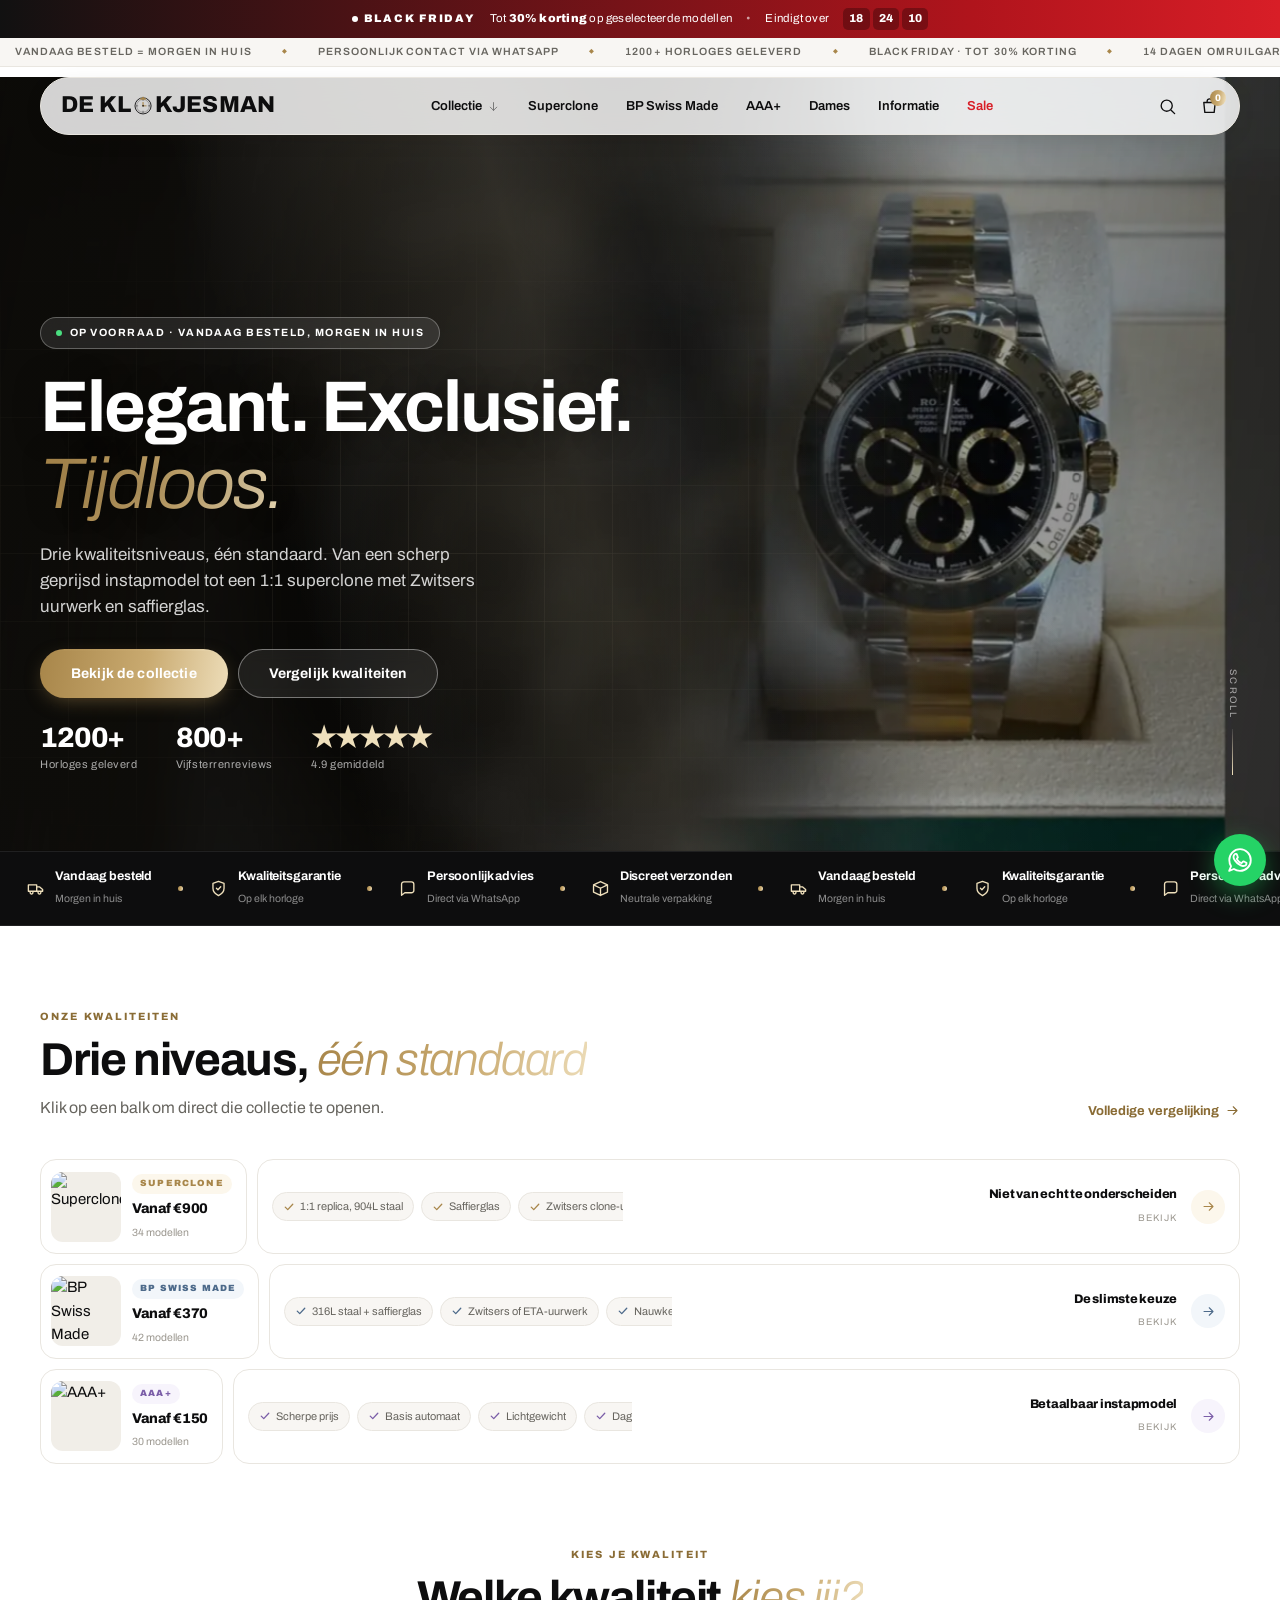
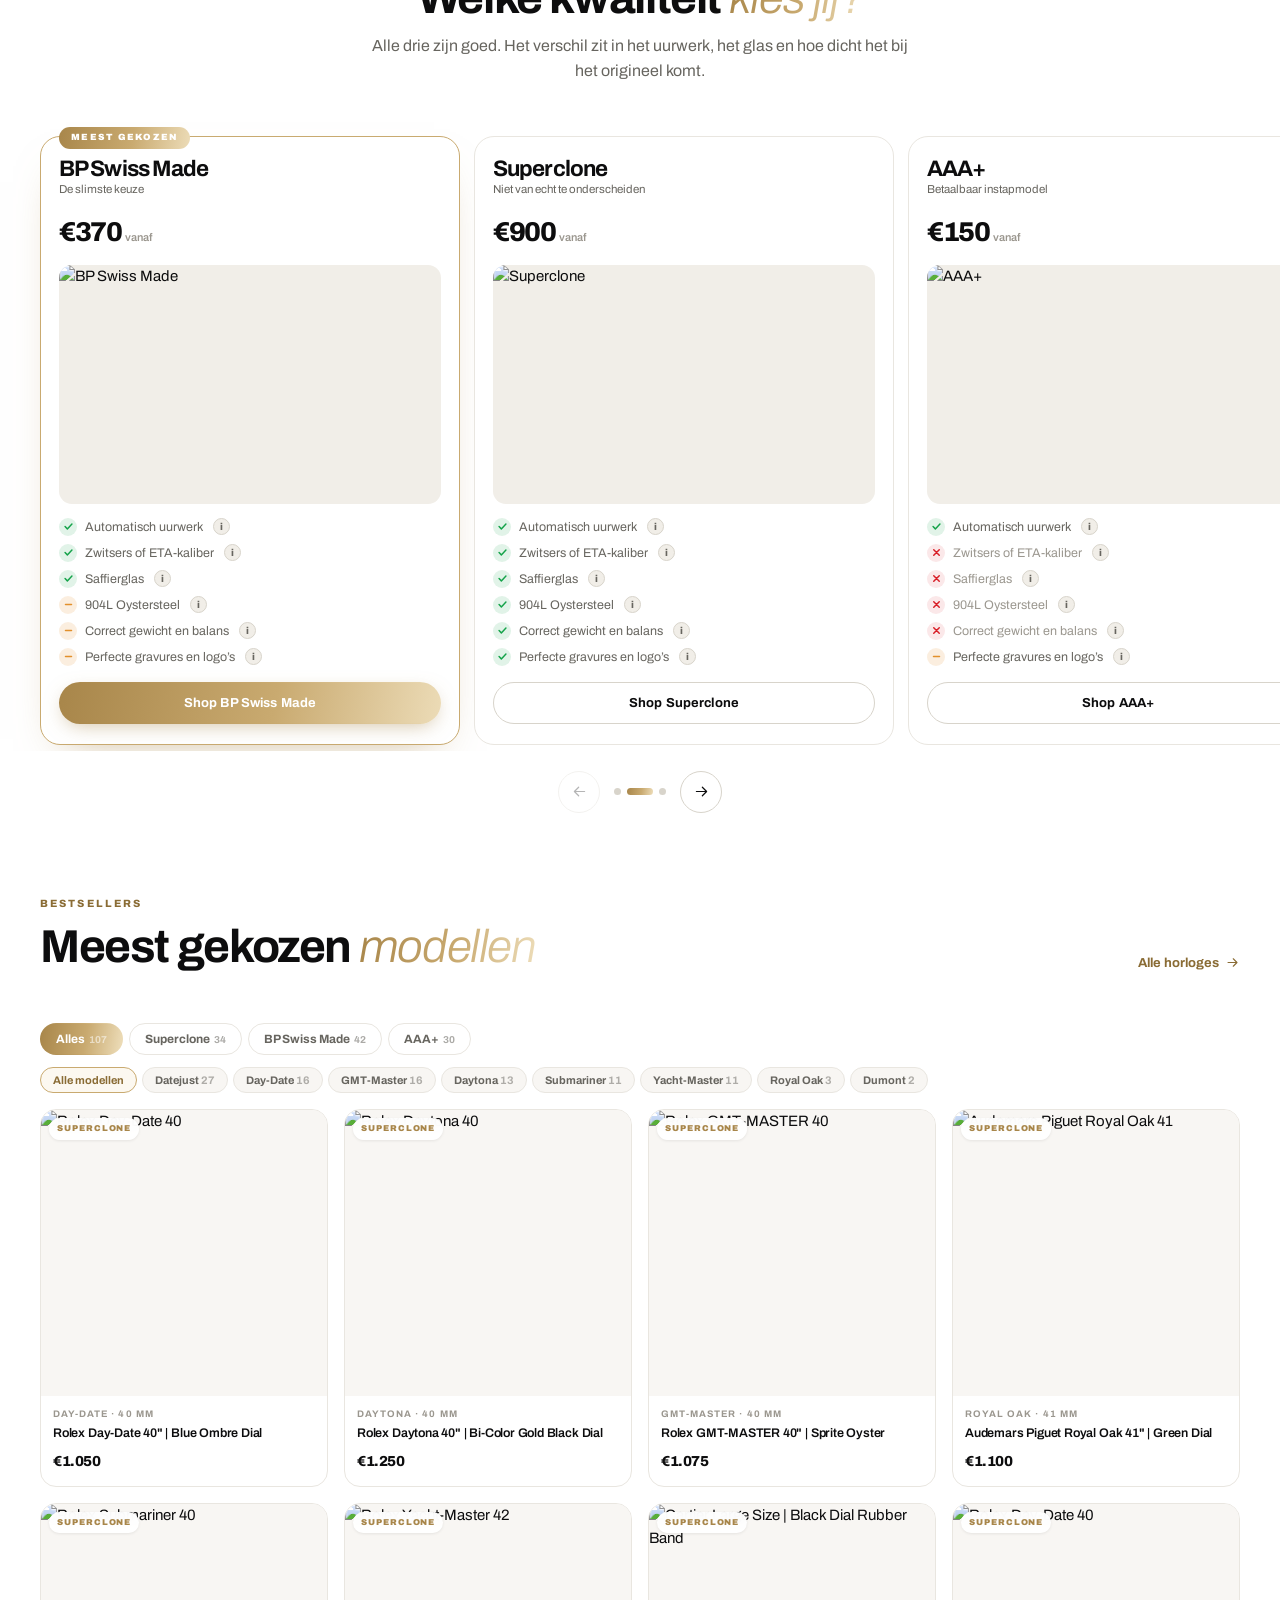
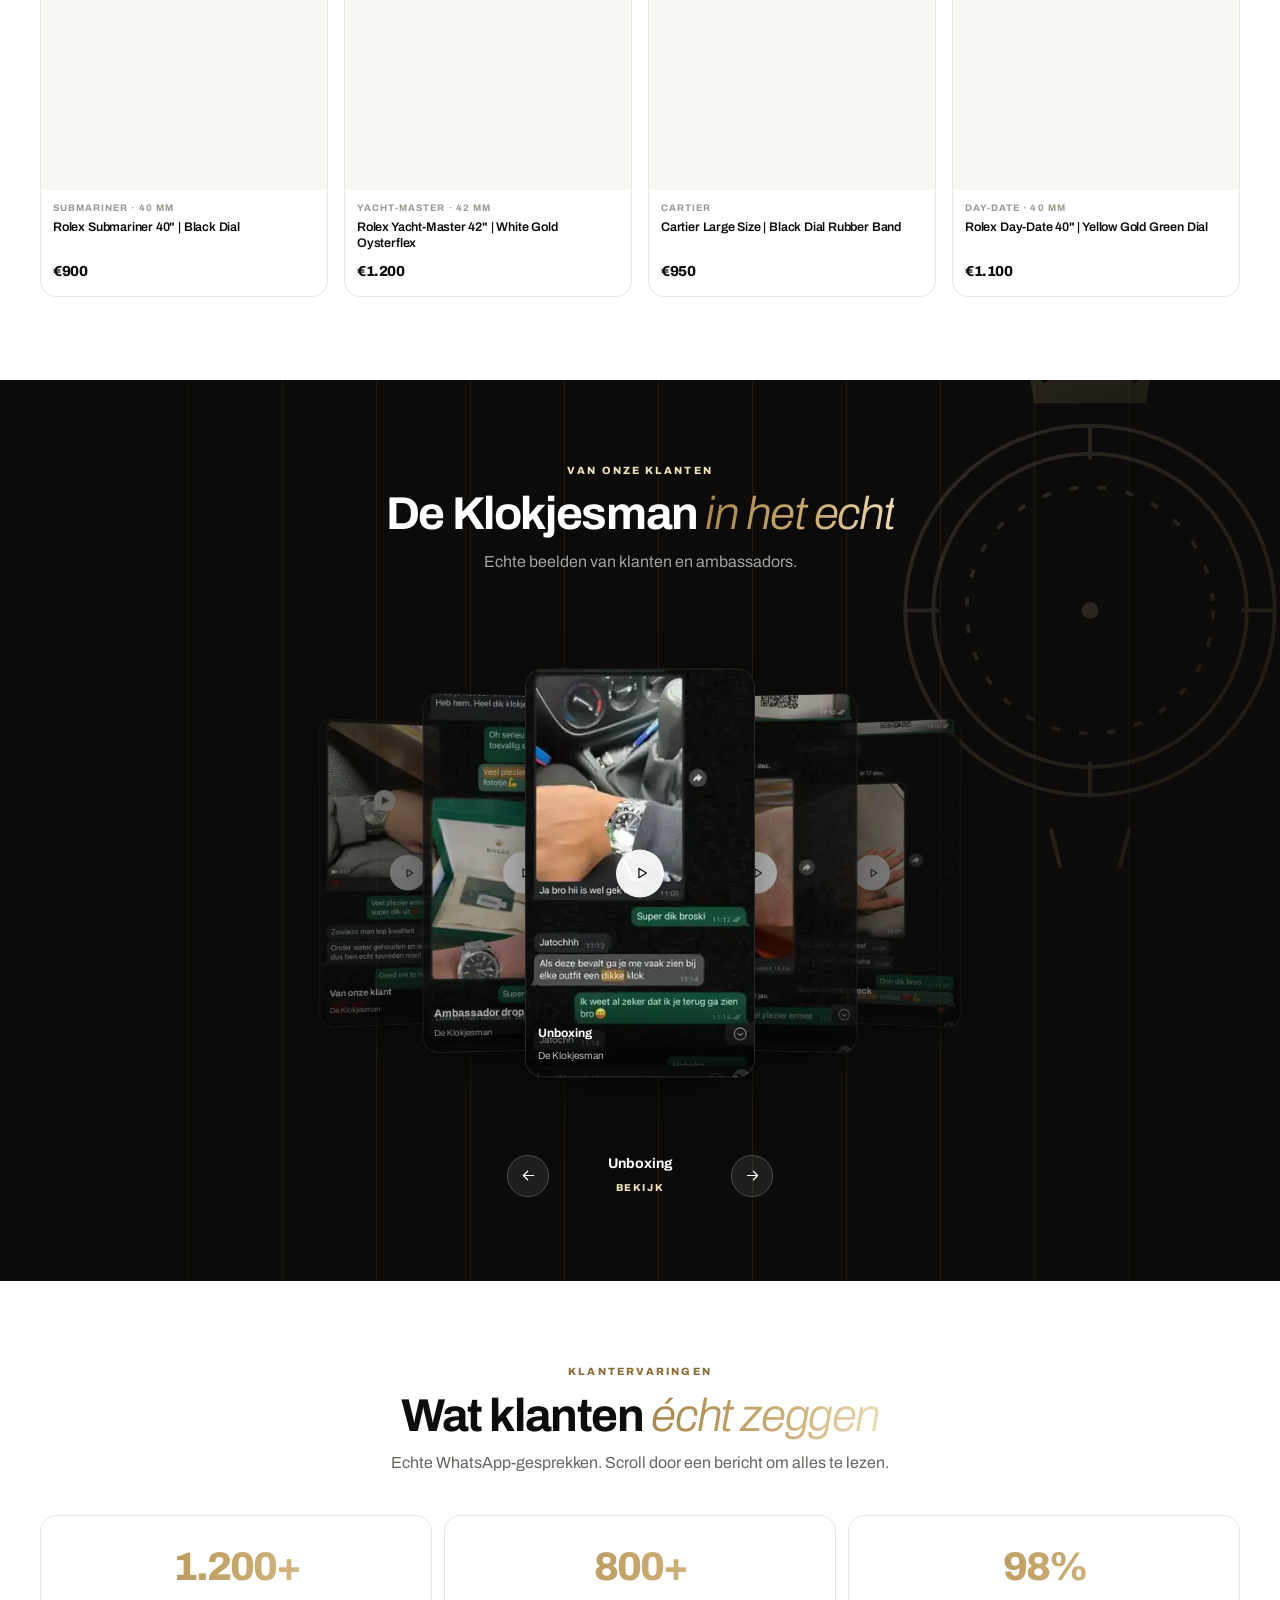
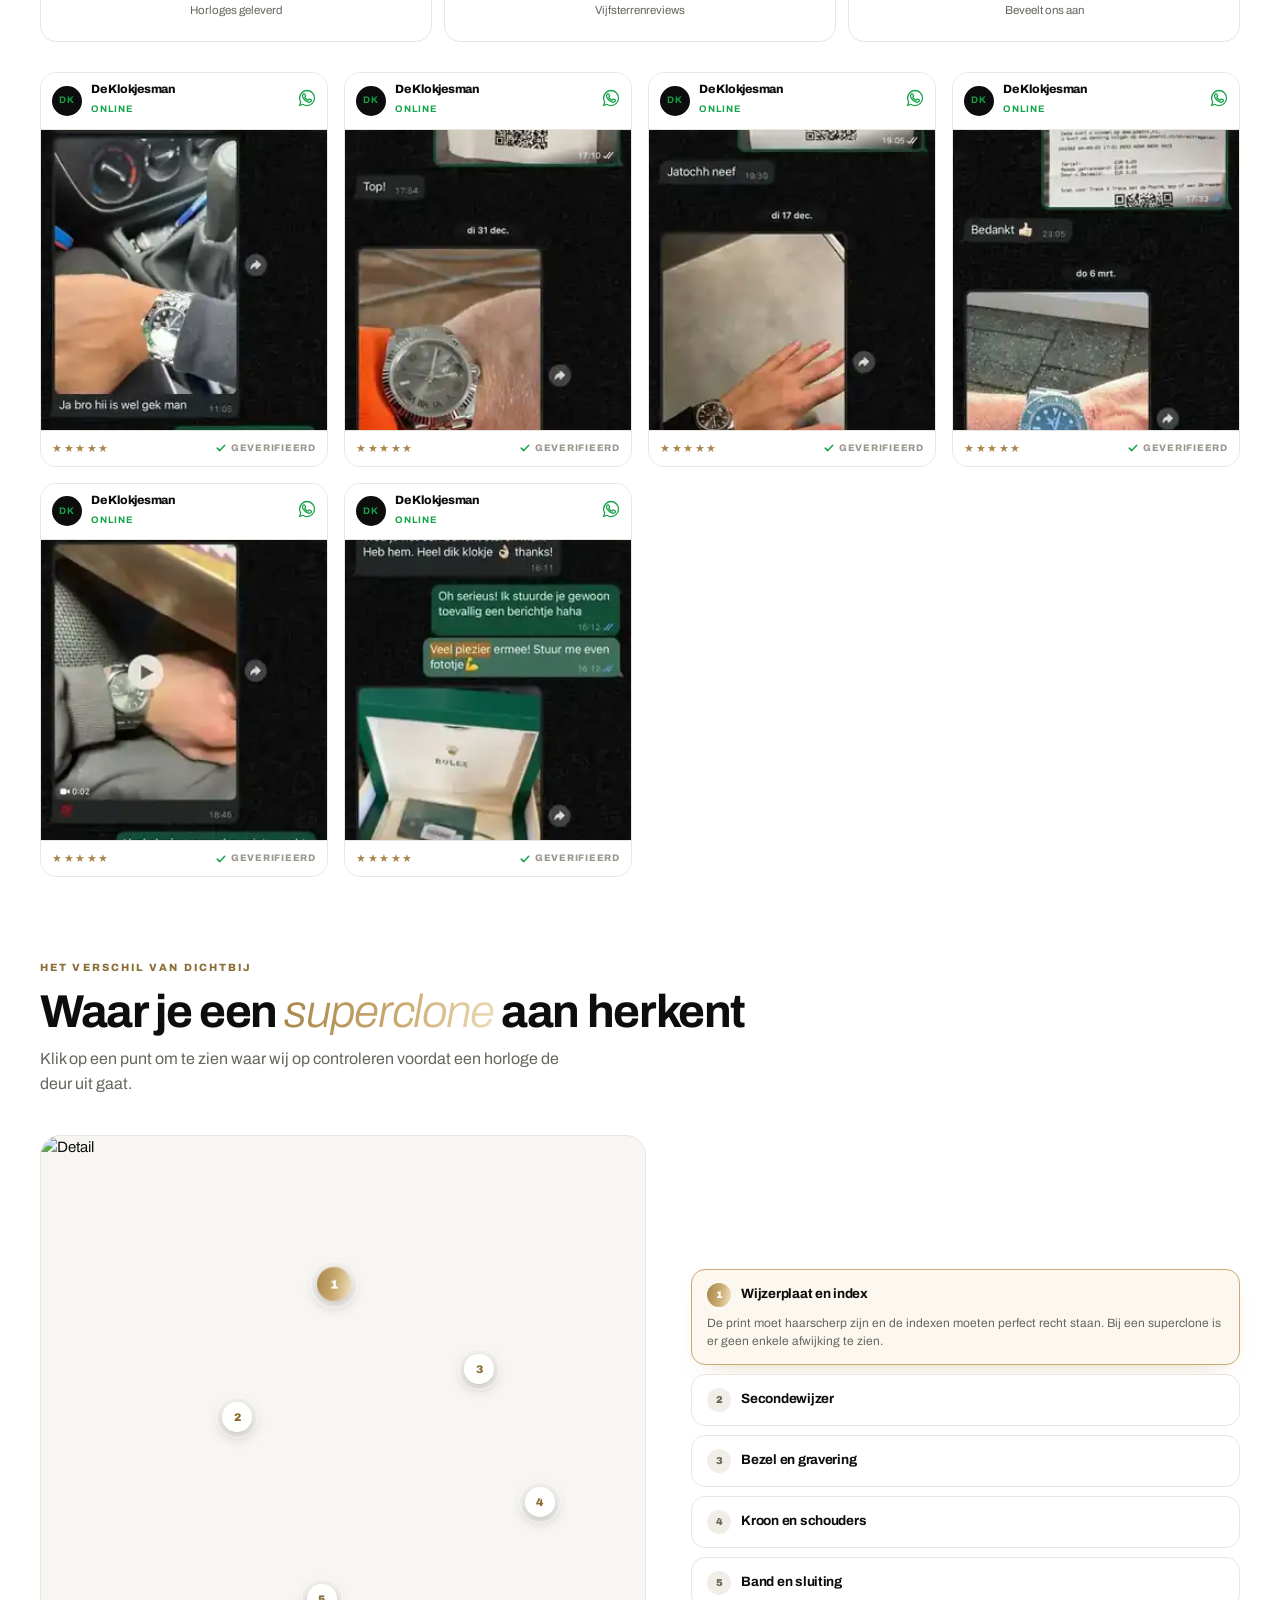
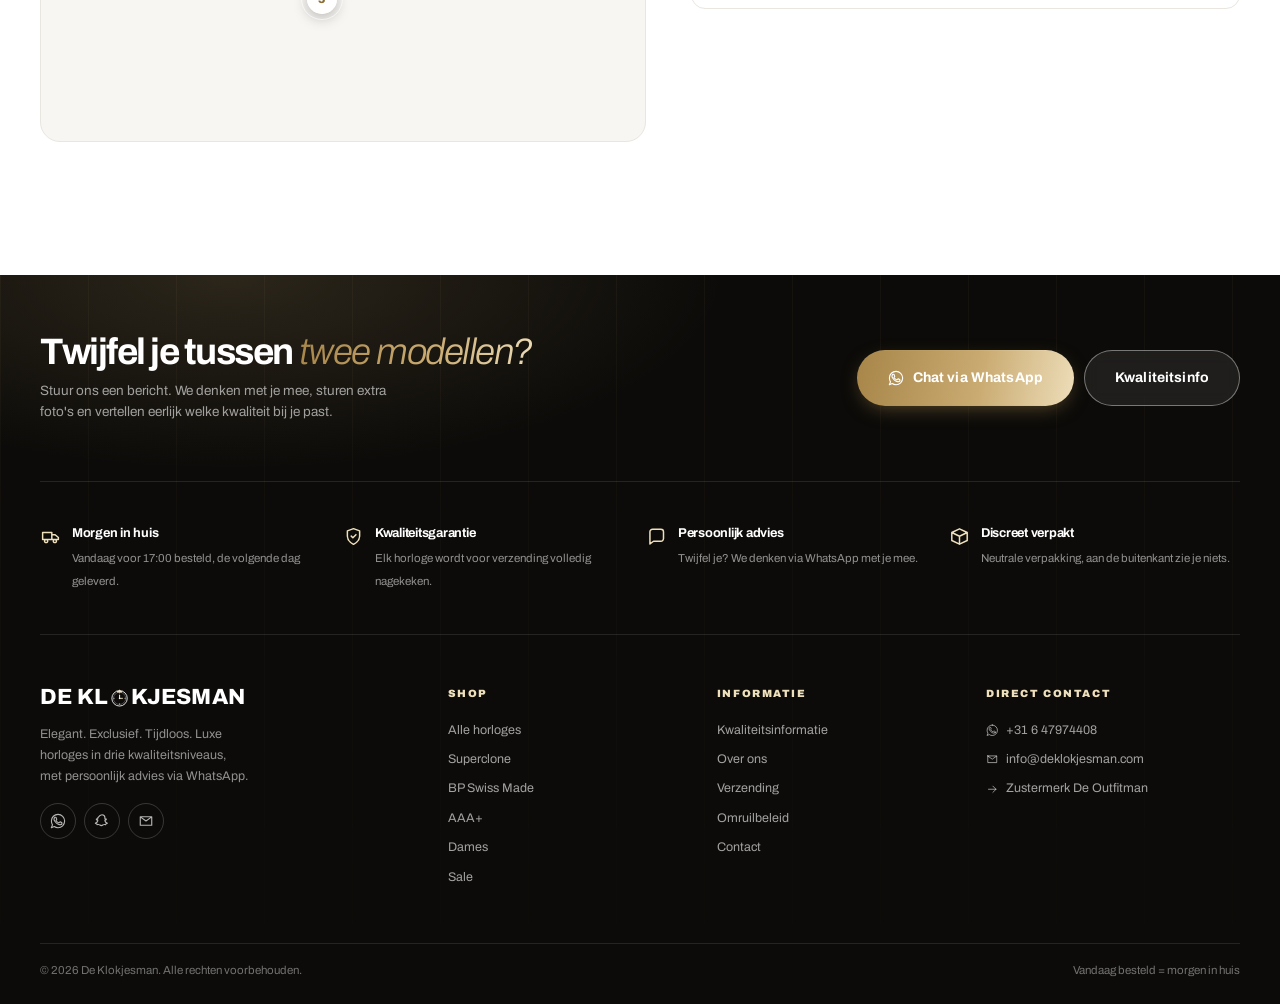
==== preview/index.html @ 23ff6e71 "Statische designpreview voor Vercel Het klikbare prototype als losse statische build, zodat het ontw" ====
<!DOCTYPE html>
<html lang="nl">
<head>
<meta charset="UTF-8">
<meta name="viewport" content="width=device-width, initial-scale=1.0">
<title>De Klokjesman — Elegant. Exclusief. Tijdloos.</title>
<link rel="preconnect" href="https://fonts.googleapis.com">
<link rel="preconnect" href="https://fonts.gstatic.com" crossorigin>
<link href="https://fonts.googleapis.com/css2?family=Archivo:ital,wght@0,300;0,400;0,500;0,600;0,700;0,800;0,900;1,300;1,400;1,500;1,600&display=swap" rel="stylesheet">
<style>:root{--bg:#fff;--ink:#0D0D0E;--ink2:#67655F;--ink3:#9B978F;--line:#E9E6E0;--line2:#D8D4CB;--surf:#F8F6F3;--surf2:#F1EEE8;--ch1:#A8864A;--ch2:#C9AA70;--ch3:#EFE0BC;--ch4:#8A6C35;--chbg:#FCF8F0;--grad:linear-gradient(100deg,#A8864A 0%,#C9AA70 22%,#F2E4C3 42%,#C9AA70 62%,#A8864A 100%);--red:#D81E27;--red2:#B0141C;--redbg:#FFF2F2;--green:#15A34A;--orange:#E2902B;--wa:#25D366;--f:'Archivo',-apple-system,Segoe UI,sans-serif;--e:cubic-bezier(.4,0,.2,1);--es:cubic-bezier(.34,1.3,.64,1);--pad:clamp(14px,3.6vw,40px);--r2:10px;--r3:18px}*,*::before,*::after{margin:0;padding:0;box-sizing:border-box}html{scroll-behavior:smooth;-webkit-text-size-adjust:100%;overflow-x:clip}body{font-family:var(--f);background:var(--bg);color:var(--ink);line-height:1.55;font-size:15px;-webkit-font-smoothing:antialiased;overflow-x:clip;max-width:100vw}a{color:inherit;text-decoration:none}button{font-family:inherit;border:none;background:none;color:inherit;cursor:pointer}img{max-width:100%;display:block}ul{list-style:none}::-webkit-scrollbar{width:9px;height:8px}::-webkit-scrollbar-track{background:var(--surf)}::-webkit-scrollbar-thumb{background:var(--line2);border-radius:9px}::-webkit-scrollbar-thumb:hover{background:var(--ch2)}.wrap{max-width:1340px;margin:0 auto;padding:0 var(--pad)}.em{font-style:italic;font-weight:300}h1,h2,h3,h4{line-height:1.08;letter-spacing:-.03em;font-weight:700}.h-xl{font-size:clamp(2.3rem,5.6vw,4.6rem);font-weight:700}.h-l{font-size:clamp(1.7rem,3.6vw,2.9rem)}.h-m{font-size:clamp(1.15rem,2vw,1.6rem)}.eyebrow{font-size:10.5px;font-weight:800;letter-spacing:.2em;text-transform:uppercase;color:var(--ch4)}.lead{color:var(--ink2);font-size:clamp(13.5px,1.25vw,16px)}.ico{width:1em;height:1em;stroke:currentColor;fill:none;stroke-width:1.7;stroke-linecap:round;stroke-linejoin:round;flex:0 0 auto}.ico.fill{fill:currentColor;stroke:none}.gr{background:var(--grad);background-size:260% 100%;animation:gmove 7s linear infinite}@keyframes gmove{to{background-position:260% 0}}.gr-txt{background:var(--grad);background-size:260% 100%;animation:gmove 7s linear infinite;-webkit-background-clip:text;background-clip:text;-webkit-text-fill-color:transparent;color:transparent}.gr-line{height:2px;background:var(--grad);background-size:260% 100%;animation:gmove 7s linear infinite}.btn{display:inline-flex;align-items:center;justify-content:center;gap:9px;padding:13px 24px;font-size:13px;font-weight:700;border-radius:999px;transition:all .3s var(--e);white-space:nowrap;border:1.5px solid transparent;letter-spacing:.01em}.btn .ico{font-size:16px}.btn-g{color:#fff;background:var(--grad);background-size:260% 100%;animation:gmove 7s linear infinite;box-shadow:0 6px 20px -6px rgba(168,134,74,.55)}.btn-g:hover{transform:translateY(-2px);box-shadow:0 12px 30px -8px rgba(168,134,74,.7)}.btn-d{background:var(--ink);color:#fff}.btn-d:hover{transform:translateY(-2px);box-shadow:0 12px 28px -10px rgba(0,0,0,.5)}.btn-o{border-color:var(--line2);background:#fff;color:var(--ink)}.btn-o:hover{border-color:var(--ink);background:var(--surf)}.btn-gh{border-color:rgba(255,255,255,.4);color:#fff;background:rgba(255,255,255,.08);backdrop-filter:blur(8px)}.btn-gh:hover{background:rgba(255,255,255,.18);border-color:#fff}.btn-full{width:100%}.btn-lg{padding:16px 30px;font-size:14px}.rv{opacity:0;transform:translateY(20px);transition:opacity .7s var(--e),transform .7s var(--e)}.rv.in{opacity:1;transform:none}.brand{display:inline-flex;align-items:center;font-weight:800;letter-spacing:.01em;font-size:var(--bs,21px);line-height:1;white-space:nowrap;color:var(--ink)}.brand .o{width:.96em;height:.96em;margin:0 .03em;position:relative;top:.015em}.brand .o .dial{fill:none;stroke:currentColor;stroke-width:1.6}.brand .o .hand{stroke:var(--ch1);stroke-width:2;stroke-linecap:round;transform-origin:50% 50%}.brand .o .tick{stroke:currentColor;stroke-width:1.5;opacity:.55;stroke-linecap:round}.brand .o .crown{fill:var(--ch1)}.brand.lt{color:#fff}.brand.lt .o .hand{stroke:var(--ch3)}.brand.lt .o .crown{fill:var(--ch3)}.brand .mh{animation:spin 24s linear infinite;transform-origin:50% 50%}.brand .hh{animation:spin 288s linear infinite;transform-origin:50% 50%}@keyframes spin{to{transform:rotate(360deg)}}.bf{background:linear-gradient(90deg,#111 0%,var(--red2) 38%,var(--red) 50%,var(--red2) 62%,#111 100%);background-size:200% 100%;animation:gmove 11s linear infinite;color:#fff;position:relative;z-index:70}.bf-in{display:flex;align-items:center;justify-content:center;gap:14px;padding:8px var(--pad);font-size:11.5px;flex-wrap:wrap;letter-spacing:.02em}.bf-tag{display:inline-flex;align-items:center;gap:6px;font-weight:900;letter-spacing:.16em;text-transform:uppercase;font-size:11px}.bf-tag .dot{width:6px;height:6px;border-radius:50%;background:#fff;animation:bl 1.4s infinite}@keyframes bl{0%,100%{opacity:1;transform:scale(1)}50%{opacity:.35;transform:scale(.7)}}.bf-cd{display:inline-flex;gap:3px;font-variant-numeric:tabular-nums}.bf-cd b{background:rgba(0,0,0,.28);padding:2px 6px;border-radius:5px;font-weight:800;min-width:25px;text-align:center}@media(max-width:700px){.bf-hide{display:none}}.tick{background:var(--surf);border-bottom:1px solid var(--line);overflow:hidden;position:relative;z-index:69}.tick-t{display:flex;width:max-content;animation:tk 32s linear infinite}.tick:hover .tick-t{animation-play-state:paused}.tick-i{display:flex;align-items:center;gap:30px;padding:6px 15px;font-size:10.5px;color:var(--ink2);letter-spacing:.1em;white-space:nowrap;text-transform:uppercase;font-weight:600}.tick-i em{color:var(--ch1);font-size:6px;font-style:normal}@keyframes tk{to{transform:translateX(-50%)}}.hd{position:sticky;top:0;z-index:68;padding:10px var(--pad);transition:padding .35s var(--e)}.hd.sc{padding:7px var(--pad)}.hd-pill{max-width:1340px;margin:0 auto;display:flex;align-items:center;gap:16px;padding:9px 10px 9px 20px;border-radius:999px;background:rgba(255,255,255,.82);backdrop-filter:blur(20px) saturate(1.6);-webkit-backdrop-filter:blur(20px) saturate(1.6);border:1px solid var(--line);box-shadow:0 6px 28px -12px rgba(25,20,10,.22);transition:all .35s var(--e)}.hd.sc .hd-pill{box-shadow:0 10px 34px -12px rgba(25,20,10,.3);background:rgba(255,255,255,.93)}.hd-logo{--bs:23px;flex:0 0 auto}.nav{display:flex;align-items:center;gap:2px;margin:0 auto}.nav>button{font-size:13px;font-weight:600;padding:9px 13px;border-radius:999px;color:var(--ink);display:inline-flex;align-items:center;gap:5px;transition:.25s var(--e);position:relative}.nav>button:hover,.nav>button.open{background:var(--surf2)}.nav>button .ico{font-size:13px;opacity:.5;transition:transform .3s var(--e)}.nav>button.open .ico{transform:rotate(180deg)}.nav>button.red{color:var(--red)}.hd-act{display:flex;align-items:center;gap:4px;flex:0 0 auto}.iconbtn{width:38px;height:38px;border-radius:50%;display:grid;place-items:center;transition:.25s var(--e);position:relative;color:var(--ink)}.iconbtn:hover{background:var(--surf2)}.iconbtn .ico{font-size:19px}.iconbtn b{position:absolute;top:3px;right:3px;min-width:16px;height:16px;border-radius:9px;font-size:9.5px;font-weight:800;display:grid;place-items:center;color:#fff;padding:0 4px;background:var(--grad);background-size:260% 100%;animation:gmove 7s linear infinite;transition:transform .3s var(--es)}.burger{display:none;width:38px;height:38px;border-radius:50%;place-items:center}.burger span{display:block;width:18px;height:1.7px;background:var(--ink);transition:.3s var(--e);position:relative}.burger span::before,.burger span::after{content:'';position:absolute;left:0;width:18px;height:1.7px;background:var(--ink);transition:.3s var(--e)}.burger span::before{top:-6px}.burger span::after{top:6px}.burger.on span{background:transparent}.burger.on span::before{top:0;transform:rotate(45deg)}.burger.on span::after{top:0;transform:rotate(-45deg)}.mega{position:fixed;left:0;right:0;top:0;padding-top:var(--mt,120px);z-index:67;opacity:0;pointer-events:none;transform:translateY(-10px);transition:.35s var(--e)}.mega.on{opacity:1;pointer-events:auto;transform:none}.mega-in{background:#fff;border-bottom:1px solid var(--line);box-shadow:0 24px 50px -24px rgba(20,15,5,.3);padding:26px var(--pad) 30px}.mega-g{max-width:1340px;margin:0 auto;display:grid;grid-template-columns:repeat(5,1fr);gap:14px}.mega-c{border-radius:14px;overflow:hidden;background:var(--surf);border:1px solid var(--line);cursor:pointer;transition:.35s var(--e)}.mega-c:hover{transform:translateY(-3px);border-color:var(--ch2);box-shadow:0 16px 32px -18px rgba(20,15,5,.4)}.mega-c img{width:100%;aspect-ratio:4/3;object-fit:cover;transition:transform .6s var(--e)}.mega-c:hover img{transform:scale(1.06)}.mega-c div{padding:10px 12px 12px}.mega-c b{font-size:13px;display:block;letter-spacing:-.02em}.mega-c span{font-size:11px;color:var(--ink3)}.scrim{position:fixed;inset:0;background:rgba(10,8,4,.3);backdrop-filter:blur(2px);z-index:66;opacity:0;pointer-events:none;transition:.35s var(--e)}.scrim.on{opacity:1;pointer-events:auto}@media(max-width:1080px){.nav{display:none}.burger{display:grid}.mega{display:none}}.mob{position:fixed;inset:0;background:#fff;z-index:69;transform:translateX(100%);visibility:hidden;transition:transform .4s var(--e),visibility .4s;overflow-y:auto;overflow-x:hidden;padding:86px var(--pad) 40px}.mob.on{transform:none;visibility:visible}.mob a{display:flex;align-items:center;justify-content:space-between;font-size:19px;font-weight:700;padding:15px 0;border-bottom:1px solid var(--line);letter-spacing:-.02em}.mob a .ico{font-size:17px;color:var(--ink3)}.mob .red{color:var(--red)}.pg{display:none}.pg.on{display:block;animation:pgi .45s var(--e)}@keyframes pgi{from{opacity:0;transform:translateY(8px)}to{opacity:1;transform:none}}.sec{padding:clamp(48px,6.5vw,100px) 0}.sec-hd{margin-bottom:clamp(22px,3vw,42px)}.sec-hd .eyebrow{display:block;margin-bottom:11px}.sec-hd p{max-width:540px;margin-top:10px}.sec-hd.ctr{text-align:center}.sec-hd.ctr p{margin-inline:auto}.sec-row{display:flex;align-items:flex-end;justify-content:space-between;gap:18px;flex-wrap:wrap}.lnk{font-size:13px;font-weight:700;color:var(--ch4);display:inline-flex;align-items:center;gap:6px;cursor:pointer}.lnk .ico{font-size:15px;transition:transform .3s var(--e)}.lnk:hover .ico{transform:translateX(4px)}.hero{position:relative;min-height:clamp(540px,86vh,860px);display:flex;align-items:flex-end;overflow:hidden;background:#0B0A08;margin-top:calc(-1 * (58px + 10px));padding-top:70px}.hero-bg{position:absolute;inset:0;z-index:0}.hero-bg img{width:100%;height:100%;object-fit:cover;object-position:62% center;animation:kb 30s ease-in-out infinite alternate;will-change:transform}@keyframes kb{0%{transform:scale(1.03) translate(0,0)}100%{transform:scale(1.1) translate(-1.2%,-1.2%)}}.hero-bg::after{content:'';position:absolute;inset:0;background:linear-gradient(100deg,rgba(8,7,5,.94) 0%,rgba(8,7,5,.82) 34%,rgba(8,7,5,.34) 62%,rgba(8,7,5,.5) 100%)}.hero-sweep{position:absolute;inset:-30% -60%;z-index:1;pointer-events:none;background:linear-gradient(74deg,transparent 38%,rgba(242,228,195,.14) 48%,rgba(255,255,255,.05) 52%,transparent 62%);animation:sweep 9s ease-in-out infinite}@keyframes sweep{0%{transform:translateX(-55%) rotate(2deg)}100%{transform:translateX(55%) rotate(2deg)}}.hero-grid{position:absolute;inset:0;z-index:1;pointer-events:none;opacity:.14;background-image:linear-gradient(rgba(242,228,195,.5) 1px,transparent 1px),linear-gradient(90deg,rgba(242,228,195,.5) 1px,transparent 1px);background-size:68px 68px;mask-image:radial-gradient(ellipse 70% 60% at 30% 60%,#000,transparent 75%);-webkit-mask-image:radial-gradient(ellipse 70% 60% at 30% 60%,#000,transparent 75%);animation:gridfloat 18s ease-in-out infinite alternate}@keyframes gridfloat{to{transform:translate(28px,-18px)}}.hero-in{position:relative;z-index:3;width:100%;padding-bottom:clamp(40px,6vw,76px);color:#fff}.hero-badge{display:inline-flex;align-items:center;gap:8px;border:1px solid rgba(255,255,255,.28);background:rgba(255,255,255,.1);backdrop-filter:blur(10px);padding:7px 15px;border-radius:999px;font-size:10.5px;font-weight:700;letter-spacing:.14em;text-transform:uppercase;margin-bottom:20px}.hero-badge i{width:6px;height:6px;border-radius:50%;background:#4ade80;animation:bl 2s infinite}.hero h1{max-width:14ch;margin-bottom:18px;color:#fff;text-shadow:0 2px 30px rgba(0,0,0,.4)}.hero .lead{color:rgba(255,255,255,.82);max-width:46ch;margin-bottom:28px;font-size:clamp(14px,1.4vw,17px)}.hero-cta{display:flex;gap:10px;flex-wrap:wrap;margin-bottom:26px}.hero-stats{display:flex;gap:clamp(18px,3vw,42px);flex-wrap:wrap;align-items:center}.hero-stat b{display:block;font-size:clamp(1.2rem,2.2vw,1.8rem);font-weight:800;letter-spacing:-.04em;line-height:1}.hero-stat span{font-size:11px;color:rgba(255,255,255,.65);letter-spacing:.05em}.hero-stars{color:var(--ch3);font-size:14px;letter-spacing:2px}.hero-scroll{position:absolute;right:var(--pad);bottom:clamp(40px,6vw,76px);z-index:3;display:flex;flex-direction:column;align-items:center;gap:9px;color:rgba(255,255,255,.6)}.hero-scroll span{font-size:9.5px;letter-spacing:.24em;text-transform:uppercase;writing-mode:vertical-rl}.hero-scroll i{width:1px;height:46px;background:linear-gradient(rgba(255,255,255,.1),var(--ch3));position:relative;overflow:hidden}.hero-scroll i::after{content:'';position:absolute;top:-46px;left:0;width:1px;height:46px;background:var(--ch3);animation:sd 1.8s var(--e) infinite}@keyframes sd{to{top:46px}}@media(max-width:760px){.hero-scroll{display:none}.hero{min-height:clamp(480px,78vh,700px)}}.umq{background:var(--ink);color:#fff;overflow:hidden;border-block:1px solid rgba(255,255,255,.08)}.umq-t{display:flex;width:max-content;animation:tk 30s linear infinite}.umq:hover .umq-t{animation-play-state:paused}.umq-s{display:flex;align-items:center}.umq-i{display:flex;align-items:center;gap:10px;padding:15px 26px;white-space:nowrap}.umq-i .ico{font-size:19px;color:var(--ch3)}.umq-i b{font-size:12.5px;font-weight:700;display:block;letter-spacing:-.01em}.umq-i span{font-size:10.5px;color:rgba(255,255,255,.52)}.umq-d{width:5px;height:5px;border-radius:50%;background:var(--grad);background-size:260% 100%;animation:gmove 7s linear infinite;flex:0 0 auto}.qrow{display:flex;align-items:stretch;gap:10px;margin-bottom:10px;cursor:pointer}.qrow:last-child{margin-bottom:0}.qbar{border:1px solid var(--line);border-radius:16px;background:#fff;transition:border-color .35s var(--e),box-shadow .35s var(--e),transform .35s var(--e)}.qrow:hover .qbar{border-color:var(--qc);box-shadow:0 14px 34px -20px var(--qs);transform:translateY(-2px)}.qshort{display:flex;align-items:center;gap:11px;padding:10px 14px 10px 10px;flex:0 0 auto}.qshort img{width:70px;height:70px;border-radius:12px;object-fit:cover;background:var(--surf2);flex:0 0 auto}.qpill{display:inline-block;font-size:9px;font-weight:900;letter-spacing:.13em;text-transform:uppercase;padding:3px 8px;border-radius:30px;background:var(--qbg);color:var(--qc);margin-bottom:4px;white-space:nowrap}.qshort b{display:block;font-size:14px;font-weight:800;letter-spacing:-.03em;white-space:nowrap}.qshort small{font-size:10.5px;color:var(--ink3);white-space:nowrap}.qlong{display:flex;align-items:center;gap:14px;padding:10px 14px;flex:1;min-width:0}.qfeat{display:flex;gap:7px;flex:1;min-width:0;overflow:hidden}.qfeat div{display:flex;align-items:center;gap:5px;font-size:11px;color:var(--ink2);background:var(--surf);border:1px solid var(--line);border-radius:999px;padding:5px 10px;white-space:nowrap}.qfeat .ico{font-size:12px;color:var(--qc);stroke-width:2.6}.qmeta{text-align:right;flex:1 1 auto;min-width:0;overflow:hidden}.qmeta b{display:block;font-size:12.5px;font-weight:800;letter-spacing:-.02em;white-space:nowrap}.qmeta span{font-size:9.5px;color:var(--ink3);letter-spacing:.1em;text-transform:uppercase}.qgo{width:34px;height:34px;border-radius:50%;background:var(--qbg);display:grid;place-items:center;flex:0 0 auto;transition:.3s var(--e)}.qgo .ico{font-size:15px;color:var(--qc);transition:transform .3s var(--e)}.qrow:hover .qgo{background:var(--qc)}.qrow:hover .qgo .ico{color:#fff;transform:translateX(3px)}@media(max-width:1100px){.qfeat div:nth-child(n+3){display:none}}@media(max-width:860px){.qfeat{display:none}}@media(max-width:560px){.qshort{padding:8px 10px 8px 8px;gap:9px}.qshort img{width:62px;height:62px}.qshort b{font-size:13px}.qlong{padding:8px 11px;gap:9px}.qmeta b{font-size:11px;white-space:normal;line-height:1.25;display:-webkit-box;-webkit-line-clamp:2;-webkit-box-orient:vertical;overflow:hidden}.qmeta span{display:none}.qgo{width:30px;height:30px}}.car-wrap{position:relative}.car{display:flex;gap:14px;overflow-x:auto;scroll-snap-type:x mandatory;scrollbar-width:none;padding:14px var(--pad) 6px;margin-inline:calc(-1 * var(--pad))}.car::-webkit-scrollbar{display:none}.car>*{scroll-snap-align:center;flex:0 0 clamp(290px,38%,420px)}.car-nav{display:flex;align-items:center;justify-content:center;gap:14px;margin-top:20px}.cbtn{width:42px;height:42px;border-radius:50%;border:1.5px solid var(--line2);background:#fff;display:grid;place-items:center;transition:.3s var(--e);color:var(--ink)}.cbtn:hover{background:var(--ink);border-color:var(--ink);color:#fff}.cbtn:disabled{opacity:.3;cursor:default}.cbtn:disabled:hover{background:#fff;color:var(--ink);border-color:var(--line2)}.cbtn .ico{font-size:17px}.cdots{display:flex;gap:6px;align-items:center}.cdots i{width:7px;height:7px;border-radius:50%;background:var(--line2);transition:.3s var(--e);cursor:pointer}.cdots i.on{width:26px;border-radius:9px;background:var(--grad);background-size:260% 100%;animation:gmove 7s linear infinite}.qc{background:#fff;border:1px solid var(--line);border-radius:20px;padding:20px 18px;position:relative;display:flex;flex-direction:column;transition:border-color .3s var(--e),box-shadow .3s var(--e)}.qc.feat{border-color:var(--ch2);box-shadow:0 20px 44px -26px rgba(168,134,74,.6)}.qc-rib{position:absolute;top:-10px;left:18px;color:#fff;font-size:9px;font-weight:900;letter-spacing:.14em;text-transform:uppercase;padding:4px 12px;border-radius:999px}.qc h3{font-size:1.4rem;letter-spacing:-.04em}.qc .sub{font-size:11.5px;color:var(--ink2);margin-bottom:12px}.qc-pr{font-size:1.7rem;font-weight:800;letter-spacing:-.05em;margin-bottom:12px}.qc-pr small{font-size:11px;font-weight:600;color:var(--ink3);letter-spacing:0;margin-left:3px}.qc img.ph{width:100%;aspect-ratio:16/10;object-fit:cover;border-radius:13px;background:var(--surf2);margin-bottom:14px}.qc-l{display:flex;flex-direction:column;gap:8px;margin-bottom:16px;flex:1}.qc-li{display:flex;align-items:center;gap:8px;font-size:12.5px;color:var(--ink2);line-height:1.3}.qc-li.off{color:var(--ink3)}.mk{width:18px;height:18px;border-radius:50%;display:grid;place-items:center;flex:0 0 auto}.mk .ico{font-size:11px;stroke-width:3.2}.mk.y{background:rgba(21,163,74,.13);color:var(--green)}.mk.p{background:rgba(226,144,43,.15);color:var(--orange)}.mk.n{background:rgba(216,30,39,.1);color:var(--red)}.inf{width:17px;height:17px;border-radius:50%;background:var(--surf2);border:1px solid var(--line2);color:var(--ink2);font-size:10px;font-weight:800;display:grid;place-items:center;cursor:pointer;flex:0 0 auto;position:relative;transition:.25s var(--e);margin-left:2px}.inf:hover{background:var(--ch1);border-color:var(--ch1);color:#fff}.inf .tip{position:absolute;bottom:138%;left:50%;transform:translate(-50%,6px);width:min(230px,60vw);background:var(--ink);color:#fff;font-size:11px;font-weight:400;line-height:1.5;padding:10px 12px;border-radius:10px;opacity:0;pointer-events:none;transition:.25s var(--e);z-index:20;text-align:left;box-shadow:0 14px 30px -12px rgba(0,0,0,.6)}.inf .tip::after{content:'';position:absolute;top:100%;left:50%;transform:translateX(-50%);border:5px solid transparent;border-top-color:var(--ink)}.inf:hover .tip,.inf.on .tip{opacity:1;transform:translate(-50%,0)}.grid{display:grid;grid-template-columns:repeat(4,1fr);gap:clamp(9px,1.3vw,16px)}.grid.c3{grid-template-columns:repeat(3,1fr)}@media(max-width:1100px){.grid{grid-template-columns:repeat(3,1fr)}}@media(max-width:760px){.grid,.grid.c3{grid-template-columns:repeat(2,1fr)}}.pc{background:#fff;border:1px solid var(--line);border-radius:16px;overflow:hidden;cursor:pointer;display:flex;flex-direction:column;transition:border-color .35s var(--e),box-shadow .35s var(--e),transform .35s var(--e)}.pc:hover{border-color:var(--ch2);box-shadow:0 18px 40px -26px rgba(25,18,6,.42);transform:translateY(-3px)}.pc-img{position:relative;aspect-ratio:1/1;overflow:hidden;background:var(--surf)}.pc-img img{width:100%;height:100%;object-fit:cover;transition:transform .7s var(--e)}.pc:hover .pc-img img{transform:scale(1.06)}.pc-tags{position:absolute;top:8px;left:8px;display:flex;flex-direction:column;gap:4px;z-index:2;align-items:flex-start}.tg{font-size:8.5px;font-weight:900;letter-spacing:.11em;text-transform:uppercase;padding:4px 8px;border-radius:999px;background:rgba(255,255,255,.95);backdrop-filter:blur(6px);box-shadow:0 1px 3px rgba(0,0,0,.08)}.tg.sale{background:var(--red);color:#fff}.pc-b{padding:11px 12px 13px;display:flex;flex-direction:column;gap:3px;flex:1}.pc-m{font-size:9.5px;letter-spacing:.11em;text-transform:uppercase;color:var(--ink3);font-weight:700}.pc-n{font-size:12.5px;font-weight:600;line-height:1.3;letter-spacing:-.015em;display:-webkit-box;-webkit-line-clamp:2;-webkit-box-orient:vertical;overflow:hidden}.pc-p{margin-top:auto;padding-top:6px;font-size:14.5px;font-weight:800;letter-spacing:-.03em}.pc-p s{font-size:11px;font-weight:500;color:var(--ink3);margin-right:5px}.fbar{position:sticky;top:64px;z-index:40;background:rgba(255,255,255,.95);backdrop-filter:blur(16px);border-bottom:1px solid var(--line)}.fchips{display:flex;gap:6px;overflow-x:auto;padding:12px 0;scrollbar-width:none}.fchips::-webkit-scrollbar{display:none}.ch{padding:8px 15px;font-size:12px;font-weight:700;border:1.5px solid var(--line);border-radius:999px;white-space:nowrap;transition:.25s var(--e);background:#fff;color:var(--ink2);flex:0 0 auto}.ch:hover{border-color:var(--ink);color:var(--ink)}.ch.on{color:#fff;border-color:transparent;background:var(--grad);background-size:260% 100%;animation:gmove 7s linear infinite}.ch b{opacity:.55;font-weight:700;margin-left:4px;font-size:10px}.fsmall{display:flex;gap:5px;overflow-x:auto;padding-bottom:12px;scrollbar-width:none}.fsmall::-webkit-scrollbar{display:none}.chs{padding:6px 12px;font-size:11px;font-weight:700;border:1px solid var(--line);border-radius:999px;background:var(--surf);color:var(--ink2);white-space:nowrap;transition:.25s var(--e);flex:0 0 auto}.chs:hover{border-color:var(--ch2);color:var(--ch4)}.chs.on{background:var(--chbg);border-color:var(--ch2);color:var(--ch4)}.tools{display:flex;align-items:center;justify-content:space-between;gap:12px;padding:0 0 12px;flex-wrap:wrap}.tools-l{display:flex;align-items:center;gap:10px;flex-wrap:wrap}.cnt{font-size:12px;color:var(--ink2)}.cnt b{color:var(--ink);font-weight:800}.sel{border:1.5px solid var(--line);border-radius:999px;padding:8px 14px;font-size:12px;font-family:inherit;background:#fff;color:var(--ink);cursor:pointer;font-weight:600}.fbtn{display:inline-flex;align-items:center;gap:7px;border:1.5px solid var(--line);border-radius:999px;padding:8px 14px;font-size:12px;font-weight:700;background:#fff;transition:.25s var(--e)}.fbtn:hover{border-color:var(--ink)}.fbtn .ico{font-size:14px}.fbtn b{color:#fff;border-radius:999px;font-size:10px;padding:1px 6px;background:var(--grad);background-size:260% 100%;animation:gmove 7s linear infinite}.drawer{max-height:0;overflow:hidden;transition:max-height .45s var(--e)}.drawer.on{max-height:560px}.drawer-in{display:grid;grid-template-columns:repeat(3,1fr);gap:20px;padding:6px 0 22px}.fgrp h5{font-size:10px;font-weight:900;letter-spacing:.15em;text-transform:uppercase;color:var(--ink3);margin-bottom:10px}.fopts{display:flex;flex-wrap:wrap;gap:5px}.rng input{width:100%;accent-color:var(--ch1)}.rng-v{font-size:12px;font-weight:700}@media(max-width:820px){.drawer-in{grid-template-columns:1fr}}.qcards{display:grid;grid-template-columns:repeat(3,1fr);gap:clamp(8px,1.2vw,16px)}.qcard{position:relative;border-radius:16px;overflow:hidden;background:#fff;border:1px solid var(--line);cursor:pointer;transition:.4s var(--e);display:flex;flex-direction:column}.qcard:hover{transform:translateY(-3px);box-shadow:0 20px 44px -26px rgba(25,18,6,.4);border-color:var(--qc)}.qcard img{width:100%;aspect-ratio:16/10;object-fit:cover;background:var(--surf);transition:transform .7s var(--e)}.qcard:hover img{transform:scale(1.05)}.qcard-b{padding:12px 14px 14px;display:flex;flex-direction:column;gap:3px;flex:1}.qcard-b h4{font-size:clamp(13px,1.35vw,17px);letter-spacing:-.03em}.qcard-b p{font-size:clamp(10px,1vw,11.5px);color:var(--ink2);line-height:1.35}.qcard-b .row{display:flex;align-items:center;justify-content:space-between;gap:6px;margin-top:auto;padding-top:8px}.qcard-b .row b{font-size:clamp(11.5px,1.15vw,14px);font-weight:800;white-space:nowrap}.qcard-b .row span{font-size:10.5px;font-weight:800;color:var(--qc);white-space:nowrap}@media(max-width:560px){.qcard-b{padding:9px 10px 11px}.qcard img{aspect-ratio:4/3}}.cban{border-radius:18px;overflow:hidden;margin-bottom:20px;position:relative;display:grid;grid-template-columns:.85fr 1.15fr;background:var(--ink);color:#fff;min-height:170px}.cban-img{position:relative;overflow:hidden}.cban-img img{width:100%;height:100%;object-fit:cover}.cban-img::after{content:'';position:absolute;inset:0;background:linear-gradient(90deg,transparent 35%,rgba(13,13,14,.97))}.cban-b{padding:clamp(16px,2.4vw,30px);display:flex;flex-direction:column;justify-content:center;gap:12px;position:relative;z-index:2}.cban-b .eyebrow{color:var(--ch3)}.cban-b h4{font-size:clamp(1rem,1.9vw,1.5rem);letter-spacing:-.035em;max-width:22ch}.cban-u{display:grid;grid-template-columns:repeat(2,1fr);gap:8px 16px}.cban-u div{display:flex;align-items:center;gap:8px;font-size:11.5px;color:rgba(255,255,255,.84)}.cban-u .ico{font-size:15px;color:var(--ch3)}.cban-glow{position:absolute;inset:0;z-index:1;pointer-events:none;background:radial-gradient(420px 180px at 72% 40%,rgba(201,170,112,.22),transparent 70%)}@media(max-width:720px){.cban{grid-template-columns:1fr}.cban-img{height:110px}.cban-img::after{background:linear-gradient(180deg,transparent 25%,rgba(13,13,14,.97))}.cban-u{grid-template-columns:1fr}}.ugc{position:relative;background:#0C0B09;color:#fff;overflow:hidden}.ugc .lead{color:rgba(255,255,255,.62)}.ugc .eyebrow{color:var(--ch3)}.ugc-lines{position:absolute;inset:0;opacity:.2;pointer-events:none;background-image:linear-gradient(90deg,rgba(201,170,112,.45) 1px,transparent 1px);background-size:94px 100%;mask-image:linear-gradient(90deg,transparent,#000 25%,#000 75%,transparent);-webkit-mask-image:linear-gradient(90deg,transparent,#000 25%,#000 75%,transparent);animation:lineflow 14s linear infinite}@keyframes lineflow{to{background-position:94px 0}}.ugc-orb{position:absolute;right:-7%;top:-8%;width:min(560px,62vw);opacity:.13;pointer-events:none;animation:orbf 16s ease-in-out infinite alternate}@keyframes orbf{to{transform:translateY(26px) rotate(6deg)}}.ugc-stage{position:relative;height:clamp(380px,46vw,520px);perspective:1500px;margin-top:22px;z-index:2}.ugc-card{position:absolute;top:50%;left:50%;width:clamp(164px,18.5vw,230px);aspect-ratio:9/16;border-radius:18px;overflow:hidden;background:#17150F;cursor:pointer;box-shadow:0 26px 54px -22px rgba(0,0,0,.75);border:1px solid rgba(255,255,255,.08);transition:transform .65s var(--e),opacity .65s var(--e),filter .65s var(--e)}.ugc-card img{width:100%;height:100%;object-fit:cover}.ugc-card .ply{position:absolute;inset:0;display:grid;place-items:center}.ugc-card .ply i{width:48px;height:48px;border-radius:50%;background:rgba(255,255,255,.93);display:grid;place-items:center;transition:transform .3s var(--es);color:var(--ink)}.ugc-card:hover .ply i{transform:scale(1.12)}.ugc-card .ply .ico{font-size:17px;margin-left:2px}.ugc-card .cap{position:absolute;left:0;right:0;bottom:0;padding:26px 12px 11px;background:linear-gradient(transparent,rgba(0,0,0,.88))}.ugc-card .cap b{font-size:12px;font-weight:700;display:block}.ugc-card .cap span{font-size:10px;opacity:.72}.ugc-nav{display:flex;align-items:center;justify-content:center;gap:16px;margin-top:20px;position:relative;z-index:2}.ugc-nav .cbtn{background:rgba(255,255,255,.08);border-color:rgba(255,255,255,.2);color:#fff}.ugc-nav .cbtn:hover{background:#fff;color:var(--ink);border-color:#fff}.ugc-meta{text-align:center;min-width:150px}.ugc-meta b{display:block;font-size:14px;font-weight:700}.ugc-meta span{font-size:10px;letter-spacing:.16em;text-transform:uppercase;color:var(--ch3);font-weight:800}.rv-stats{display:grid;grid-template-columns:repeat(3,1fr);gap:12px;margin-bottom:30px}.rv-s{background:#fff;border:1px solid var(--line);border-radius:16px;padding:20px;text-align:center}.rv-s b{display:block;font-size:clamp(1.7rem,3.2vw,2.5rem);font-weight:800;letter-spacing:-.05em}.rv-s span{font-size:11.5px;color:var(--ink2)}@media(max-width:680px){.rv-stats{grid-template-columns:1fr}}.rvgrid{display:grid;grid-template-columns:repeat(4,1fr);gap:clamp(9px,1.3vw,16px)}@media(max-width:1000px){.rvgrid{grid-template-columns:repeat(3,1fr)}}@media(max-width:760px){.rvgrid{grid-template-columns:repeat(2,1fr)}}.rvc{border:1px solid var(--line);border-radius:16px;overflow:hidden;background:#fff;display:flex;flex-direction:column;transition:.35s var(--e)}.rvc:hover{border-color:var(--ch2);box-shadow:0 16px 36px -24px rgba(25,18,6,.4);transform:translateY(-2px)}.rvc-h{display:flex;align-items:center;gap:9px;padding:9px 11px;border-bottom:1px solid var(--line);background:#fff}.rvc-av{width:30px;height:30px;border-radius:50%;background:var(--ink);color:#fff;display:grid;place-items:center;font-size:10px;font-weight:900;letter-spacing:.02em;flex:0 0 auto}.rvc-h b{font-size:12px;font-weight:800;display:block;letter-spacing:-.02em;line-height:1.2}.rvc-h span{font-size:9.5px;color:var(--green);font-weight:700;letter-spacing:.08em;text-transform:uppercase}.rvc-wa{margin-left:auto;color:var(--wa)}.rvc-wa .ico{font-size:18px}.rvc-s{height:clamp(230px,30vw,300px);overflow-y:auto;overflow-x:hidden;background:#0B141A;scrollbar-width:thin;scrollbar-color:var(--line2) transparent}.rvc-s::-webkit-scrollbar{width:4px}.rvc-s::-webkit-scrollbar-thumb{background:rgba(255,255,255,.22);border-radius:4px}.rvc-s img{width:100%;display:block}.rvc-f{display:flex;align-items:center;justify-content:space-between;gap:8px;padding:9px 11px;border-top:1px solid var(--line);background:#fff}.rvc-f .st{color:var(--ch1);font-size:11px;letter-spacing:1.5px}.rvc-f .vf{display:inline-flex;align-items:center;gap:4px;font-size:9.5px;font-weight:800;letter-spacing:.08em;text-transform:uppercase;color:var(--ink3)}.rvc-f .vf .ico{font-size:12px;color:var(--green);stroke-width:3}.ana{display:grid;grid-template-columns:1.05fr .95fr;gap:clamp(20px,3.5vw,52px);align-items:center}@media(max-width:900px){.ana{grid-template-columns:1fr}}.ana-img{position:relative;border-radius:20px;overflow:hidden;background:var(--surf);border:1px solid var(--line)}.ana-img>img{width:100%;aspect-ratio:1/1;object-fit:cover}.hot{position:absolute;width:30px;height:30px;border-radius:50%;display:grid;place-items:center;background:rgba(255,255,255,.92);backdrop-filter:blur(6px);box-shadow:0 4px 14px rgba(0,0,0,.25);cursor:pointer;font-size:11px;font-weight:900;color:var(--ch4);transition:.3s var(--es)}.hot::after{content:'';position:absolute;inset:-6px;border-radius:50%;border:1.5px solid rgba(255,255,255,.6);animation:pulse 2.4s var(--e) infinite}@keyframes pulse{0%{transform:scale(.85);opacity:.9}100%{transform:scale(1.4);opacity:0}}.hot:hover,.hot.on{transform:scale(1.14);color:#fff;background:var(--grad);background-size:260% 100%;animation:gmove 7s linear infinite}.ana-l{display:flex;flex-direction:column;gap:9px}.ana-i{border:1px solid var(--line);border-radius:14px;padding:13px 15px;cursor:pointer;transition:.3s var(--e);background:#fff}.ana-i:hover{border-color:var(--ch2)}.ana-i.on{border-color:var(--ch2);background:var(--chbg);box-shadow:0 10px 26px -18px rgba(168,134,74,.7)}.ana-i .t{display:flex;align-items:center;gap:10px}.ana-i .n{width:24px;height:24px;border-radius:50%;background:var(--surf2);display:grid;place-items:center;font-size:10px;font-weight:900;color:var(--ink2);flex:0 0 auto;transition:.3s var(--e)}.ana-i.on .n{color:#fff;background:var(--grad);background-size:260% 100%;animation:gmove 7s linear infinite}.ana-i b{font-size:13.5px;font-weight:700;letter-spacing:-.02em}.ana-i p{font-size:12px;color:var(--ink2);line-height:1.55;max-height:0;overflow:hidden;transition:max-height .4s var(--e),margin .4s var(--e)}.ana-i.on p{max-height:120px;margin-top:7px}.crumb{font-size:11.5px;color:var(--ink3);padding:18px 0;display:flex;gap:7px;flex-wrap:wrap;align-items:center}.crumb a{color:var(--ch4);cursor:pointer;font-weight:600}.pd{display:grid;grid-template-columns:1.08fr .92fr;gap:clamp(20px,3.6vw,52px);align-items:start;padding-bottom:36px}@media(max-width:900px){.pd{grid-template-columns:1fr}}.gal-main{border-radius:20px;overflow:hidden;background:var(--surf);border:1px solid var(--line);position:relative}.gal-main img{width:100%;aspect-ratio:1/1;object-fit:cover}.gal-badge{position:absolute;top:12px;left:12px;font-size:9px;font-weight:900;letter-spacing:.14em;text-transform:uppercase;padding:5px 12px;border-radius:999px;color:#fff;z-index:2}.gal-th{display:flex;gap:8px;margin-top:9px}.gal-th div{width:66px;aspect-ratio:1;border-radius:12px;overflow:hidden;border:1.5px solid var(--line);cursor:pointer;background:var(--surf);transition:.25s var(--e)}.gal-th div.on,.gal-th div:hover{border-color:var(--ch2)}.gal-th img{width:100%;height:100%;object-fit:cover}.pd-tier{display:inline-flex;align-items:center;gap:7px;font-size:9.5px;font-weight:900;letter-spacing:.14em;text-transform:uppercase;padding:5px 12px;border-radius:999px;margin-bottom:12px}.pd-tier .ico{font-size:13px}.pd h1{font-size:clamp(1.35rem,2.5vw,2rem);letter-spacing:-.04em;margin-bottom:9px}.pd-claim{font-size:13px;color:var(--ink2);margin-bottom:14px;line-height:1.6}.pd-rate{display:flex;align-items:center;gap:8px;font-size:12px;color:var(--ink2);margin-bottom:14px}.pd-rate .st{color:var(--ch1);letter-spacing:1.5px;font-size:12px}.pd-pr{display:flex;align-items:baseline;gap:9px;margin-bottom:18px}.pd-pr b{font-size:clamp(1.5rem,2.6vw,2rem);font-weight:800;letter-spacing:-.05em}.pd-pr s{font-size:14px;color:var(--ink3)}.pd-pr .off{font-size:10px;font-weight:900;letter-spacing:.1em;text-transform:uppercase;background:var(--red);color:#fff;padding:3px 9px;border-radius:999px}.ups{border:1px solid var(--line);border-radius:16px;overflow:hidden;margin-bottom:16px}.ups-h{display:flex;align-items:center;justify-content:space-between;gap:8px;padding:11px 14px;background:var(--surf);border-bottom:1px solid var(--line)}.ups-h b{font-size:10.5px;font-weight:900;letter-spacing:.14em;text-transform:uppercase;display:flex;align-items:center;gap:7px}.ups-h b .ico{font-size:14px;color:var(--ch4)}.ups-h span{font-size:10.5px;color:var(--ch4);font-weight:800}.uopt{display:flex;align-items:center;gap:11px;padding:11px 14px;border-bottom:1px solid var(--line);cursor:pointer;transition:background .25s var(--e);position:relative}.uopt:last-child{border-bottom:none}.uopt:hover{background:var(--chbg)}.uopt.on{background:var(--chbg)}.uopt.on::before{content:'';position:absolute;left:0;top:0;bottom:0;width:3px;background:var(--grad);background-size:100% 260%;animation:gmove 7s linear infinite}.urad{width:18px;height:18px;border-radius:50%;border:1.6px solid var(--line2);flex:0 0 auto;display:grid;place-items:center;transition:.25s var(--e);background:#fff}.uopt.on .urad{border-color:var(--ch1);background:var(--ch1)}.urad i{width:6px;height:6px;border-radius:50%;background:#fff;opacity:0;transition:.2s}.uopt.on .urad i{opacity:1}.uimg{width:46px;height:46px;border-radius:10px;object-fit:cover;background:var(--surf2);flex:0 0 auto;cursor:zoom-in}.utxt{flex:1;min-width:0}.utxt b{display:block;font-size:12.8px;font-weight:700;letter-spacing:-.02em}.utxt span{font-size:11px;color:var(--ink2)}.ulook{display:inline-flex;align-items:center;gap:4px;font-size:10px;font-weight:800;color:var(--ch4);margin-top:3px;opacity:0;max-height:0;overflow:hidden;transition:.3s var(--e)}.uopt.on .ulook,.uopt:hover .ulook{opacity:1;max-height:20px}.ulook .ico{font-size:12px}.uprice{font-size:13px;font-weight:800;white-space:nowrap}.uprice.free{color:var(--green)}.pd-acts{display:flex;flex-direction:column;gap:9px;margin-bottom:16px}.pd-usp{display:grid;grid-template-columns:repeat(2,1fr);gap:10px;padding:14px;background:var(--surf);border-radius:14px;margin-bottom:18px;border:1px solid var(--line)}.pd-usp div{display:flex;align-items:center;gap:9px;font-size:11.5px;color:var(--ink2);font-weight:500}.pd-usp .ico{font-size:17px;color:var(--ch4)}@media(max-width:420px){.pd-usp{grid-template-columns:1fr}}.acc{border-top:1px solid var(--line)}.acc-i{border-bottom:1px solid var(--line)}.acc-h{width:100%;display:flex;align-items:center;justify-content:space-between;gap:10px;padding:14px 0;font-size:13px;font-weight:700;text-align:left;letter-spacing:-.015em}.acc-h .ico{font-size:15px;color:var(--ink2);transition:transform .3s var(--e)}.acc-i.on .acc-h .ico{transform:rotate(45deg)}.acc-c{max-height:0;overflow:hidden;transition:max-height .4s var(--e)}.acc-i.on .acc-c{max-height:600px}.acc-b{padding-bottom:15px;font-size:12.8px;color:var(--ink2);line-height:1.7}.spec{display:grid;grid-template-columns:1fr 1fr;gap:6px 18px}.spec div{display:flex;justify-content:space-between;gap:10px;font-size:12.3px;padding:6px 0;border-bottom:1px solid var(--line)}.spec span:first-child{color:var(--ink3)}.spec span:last-child{font-weight:700;color:var(--ink);text-align:right}@media(max-width:520px){.spec{grid-template-columns:1fr}}.qx{border-radius:20px;padding:clamp(20px,3vw,40px);background:var(--surf);border:1px solid var(--line);position:relative;overflow:hidden}.qx-g{display:grid;grid-template-columns:repeat(3,1fr);gap:12px;margin-top:20px}@media(max-width:820px){.qx-g{grid-template-columns:1fr}}.qx-i{background:#fff;border:1px solid var(--line);border-radius:14px;padding:16px}.qx-i .ico{font-size:22px;color:var(--ch4);margin-bottom:9px}.qx-i b{display:block;font-size:13.5px;font-weight:700;letter-spacing:-.02em;margin-bottom:5px}.qx-i p{font-size:12px;color:var(--ink2);line-height:1.6}.icar{display:flex;gap:12px;overflow-x:auto;scroll-snap-type:x mandatory;scrollbar-width:none;padding-bottom:6px}.icar::-webkit-scrollbar{display:none}.icar-c{flex:0 0 clamp(230px,30%,320px);scroll-snap-align:start;border:1px solid var(--line);border-radius:16px;overflow:hidden;background:#fff;display:flex;flex-direction:column}.icar-c img{width:100%;aspect-ratio:4/3;object-fit:cover;background:var(--surf)}.icar-c div{padding:13px 14px 15px}.icar-c .ico{font-size:19px;color:var(--ch4);margin-bottom:7px}.icar-c b{display:block;font-size:13px;font-weight:700;letter-spacing:-.02em;margin-bottom:4px}.icar-c p{font-size:11.8px;color:var(--ink2);line-height:1.55}.cmp-tbl{width:100%;border-collapse:separate;border-spacing:0;font-size:12.8px;border:1px solid var(--line);border-radius:16px;overflow:hidden;background:#fff}.cmp-tbl th,.cmp-tbl td{padding:12px 14px;text-align:left;border-bottom:1px solid var(--line)}.cmp-tbl thead th{background:var(--surf);font-size:10.5px;font-weight:900;letter-spacing:.13em;text-transform:uppercase;color:var(--ink2)}.cmp-tbl tbody tr:last-child td{border-bottom:none}.cmp-tbl td:not(:first-child),.cmp-tbl th:not(:first-child){text-align:center;width:17%}.cmp-tbl td:first-child{font-weight:600;color:var(--ink)}.cmp-tbl .mk{margin:0 auto}.tblwrap{overflow-x:auto;scrollbar-width:thin}.tblwrap .cmp-tbl{min-width:620px}.qpick{display:grid;grid-template-columns:repeat(3,1fr);gap:12px}@media(max-width:820px){.qpick{grid-template-columns:1fr}}.qpick-c{border:1px solid var(--line);border-radius:18px;overflow:hidden;background:#fff;cursor:pointer;transition:.35s var(--e);display:flex;flex-direction:column;text-align:left}.qpick-c:hover{transform:translateY(-3px);border-color:var(--qc);box-shadow:0 20px 42px -26px rgba(25,18,6,.4)}.qpick-c img{width:100%;aspect-ratio:16/10;object-fit:cover;background:var(--surf)}.qpick-b{padding:16px 17px 18px;display:flex;flex-direction:column;gap:6px;flex:1}.qpick-b h4{font-size:1.15rem;letter-spacing:-.035em}.qpick-b p{font-size:12px;color:var(--ink2);line-height:1.55}.qpick-b .go{margin-top:auto;padding-top:10px;display:flex;align-items:center;gap:6px;font-size:11.5px;font-weight:800;color:var(--qc)}.qpick-b .go .ico{font-size:14px}.modal{position:fixed;inset:0;z-index:90;display:grid;place-items:center;padding:var(--pad);opacity:0;pointer-events:none;transition:.3s var(--e)}.modal.on{opacity:1;pointer-events:auto}.modal-bd{position:absolute;inset:0;background:rgba(10,8,4,.55);backdrop-filter:blur(5px)}.modal-c{position:relative;background:#fff;border-radius:22px;max-width:620px;width:100%;max-height:86vh;overflow-y:auto;transform:translateY(14px) scale(.98);transition:.35s var(--es);box-shadow:0 40px 80px -30px rgba(0,0,0,.5)}.modal.on .modal-c{transform:none}.modal-hd{position:relative;padding:0}.modal-hd img{width:100%;aspect-ratio:21/9;object-fit:cover;background:var(--surf)}.modal-x{position:absolute;top:12px;right:12px;width:34px;height:34px;border-radius:50%;background:rgba(255,255,255,.94);display:grid;place-items:center;z-index:3;box-shadow:0 4px 14px rgba(0,0,0,.2)}.modal-x .ico{font-size:16px}.modal-b{padding:20px clamp(18px,3vw,30px) 26px}.modal-b h3{font-size:1.4rem;letter-spacing:-.04em;margin-bottom:4px}.modal-b .sub{font-size:12px;color:var(--ink2);margin-bottom:16px}.modal-l{display:flex;flex-direction:column;gap:9px;margin-bottom:18px}.modal-l div{display:flex;gap:9px;font-size:12.8px;color:var(--ink2);line-height:1.5}.modal-l .ico{font-size:14px;color:var(--green);stroke-width:3;margin-top:3px}.cart{position:fixed;top:0;right:0;bottom:0;width:min(420px,100%);background:#fff;z-index:95;transform:translateX(100%);visibility:hidden;transition:transform .4s var(--e),visibility .4s;display:flex;flex-direction:column;box-shadow:-20px 0 60px -20px rgba(0,0,0,.35)}.cart.on{transform:none;visibility:visible}.cart-h{display:flex;align-items:center;justify-content:space-between;padding:16px 18px;border-bottom:1px solid var(--line)}.cart-h b{font-size:14px;font-weight:800;letter-spacing:-.02em}.cart-body{flex:1;overflow-y:auto;padding:16px 18px}.cart-row{display:flex;gap:11px;padding:11px 0;border-bottom:1px solid var(--line)}.cart-row img{width:56px;height:56px;border-radius:10px;object-fit:cover;background:var(--surf2);flex:0 0 auto}.cart-row .t{flex:1;min-width:0}.cart-row b{font-size:12.5px;font-weight:700;display:block;letter-spacing:-.02em;line-height:1.3}.cart-row span{font-size:11px;color:var(--ink3)}.cart-row .p{font-size:12.5px;font-weight:800;white-space:nowrap}.cart-up{margin-top:16px;border:1px dashed var(--ch2);border-radius:14px;padding:13px;background:var(--chbg)}.cart-up .eyebrow{display:block;margin-bottom:9px}.cart-uprow{display:flex;align-items:center;gap:10px;padding:8px 0}.cart-uprow img{width:42px;height:42px;border-radius:9px;object-fit:cover;background:#fff;flex:0 0 auto}.cart-uprow .t{flex:1;min-width:0}.cart-uprow b{font-size:12px;font-weight:700;display:block}.cart-uprow span{font-size:10.5px;color:var(--ink2)}.cart-add{font-size:11px;font-weight:800;padding:7px 13px;border-radius:999px;color:#fff;background:var(--grad);background-size:260% 100%;animation:gmove 7s linear infinite;white-space:nowrap}.cart-f{padding:16px 18px;border-top:1px solid var(--line)}.cart-tot{display:flex;justify-content:space-between;align-items:baseline;margin-bottom:12px}.cart-tot span{font-size:12px;color:var(--ink2)}.cart-tot b{font-size:19px;font-weight:800;letter-spacing:-.04em}.cart-empty{text-align:center;padding:50px 16px;color:var(--ink3);font-size:13px}.ft{position:relative;background:#0C0B09;color:#fff;overflow:hidden;margin-top:50px}.ft-glow{position:absolute;inset:0;pointer-events:none;background:radial-gradient(760px 300px at 18% 0%,rgba(201,170,112,.17),transparent 65%)}.ft-lines{position:absolute;inset:0;opacity:.13;pointer-events:none;background-image:linear-gradient(90deg,rgba(201,170,112,.4) 1px,transparent 1px);background-size:88px 100%;mask-image:linear-gradient(#000,transparent);-webkit-mask-image:linear-gradient(#000,transparent)}.ft-cta{position:relative;z-index:2;display:grid;grid-template-columns:1.2fr .8fr;gap:24px;align-items:center;padding:clamp(34px,4.5vw,58px) 0;border-bottom:1px solid rgba(255,255,255,.1)}@media(max-width:820px){.ft-cta{grid-template-columns:1fr}}.ft-cta h3{font-size:clamp(1.4rem,3vw,2.3rem);letter-spacing:-.04em;margin-bottom:9px}.ft-cta p{color:rgba(255,255,255,.6);font-size:13.5px;max-width:44ch}.ft-cta .acts{display:flex;gap:10px;flex-wrap:wrap;justify-content:flex-start}@media(min-width:821px){.ft-cta .acts{justify-content:flex-end}}.ft-usp{position:relative;z-index:2;display:grid;grid-template-columns:repeat(4,1fr);gap:12px;padding:clamp(26px,3.5vw,42px) 0;border-bottom:1px solid rgba(255,255,255,.1)}@media(max-width:900px){.ft-usp{grid-template-columns:repeat(2,1fr)}}@media(max-width:480px){.ft-usp{grid-template-columns:1fr}}.ft-u{display:flex;gap:11px;align-items:flex-start}.ft-u .ico{font-size:21px;color:var(--ch3);margin-top:2px}.ft-u b{display:block;font-size:12.8px;font-weight:700;letter-spacing:-.02em;margin-bottom:2px}.ft-u span{font-size:11.5px;color:rgba(255,255,255,.55);line-height:1.5}.ft-g{position:relative;z-index:2;display:grid;grid-template-columns:1.6fr 1fr 1fr 1.1fr;gap:clamp(18px,3vw,40px);padding:clamp(30px,4vw,52px) 0}@media(max-width:860px){.ft-g{grid-template-columns:1fr 1fr}}@media(max-width:520px){.ft-g{grid-template-columns:1fr}}.ft-g p{font-size:12.5px;color:rgba(255,255,255,.55);max-width:30ch;line-height:1.7;margin-top:12px}.ft h5{font-size:10.5px;font-weight:900;letter-spacing:.15em;text-transform:uppercase;margin-bottom:13px;color:var(--ch3)}.ft a.l{display:flex;align-items:center;gap:7px;font-size:12.5px;color:rgba(255,255,255,.62);padding:5px 0;transition:.25s var(--e);cursor:pointer}.ft a.l:hover{color:#fff;transform:translateX(3px)}.ft-bot{position:relative;z-index:2;display:flex;justify-content:space-between;align-items:center;gap:14px;flex-wrap:wrap;padding:18px 0 24px;border-top:1px solid rgba(255,255,255,.1);font-size:11.5px;color:rgba(255,255,255,.42)}.soc{display:flex;gap:8px}.soc a{width:36px;height:36px;border-radius:50%;border:1px solid rgba(255,255,255,.18);display:grid;place-items:center;transition:.3s var(--e);color:rgba(255,255,255,.7)}.soc a:hover{border-color:var(--ch2);color:var(--ch3);background:rgba(201,170,112,.1)}.soc .ico{font-size:16px}.fab{position:fixed;right:14px;bottom:14px;z-index:60;display:flex;align-items:center;gap:9px}.fab-b{width:52px;height:52px;border-radius:50%;background:var(--wa);display:grid;place-items:center;box-shadow:0 8px 26px rgba(37,211,102,.42);transition:.3s var(--es);color:#fff}.fab-b:hover{transform:scale(1.08)}.fab-b .ico{font-size:26px}.fab-t{background:#fff;border:1px solid var(--line);border-radius:999px;padding:8px 14px;font-size:12px;font-weight:700;box-shadow:0 8px 24px -10px rgba(0,0,0,.3);opacity:0;transform:translateX(8px);transition:.3s var(--e);pointer-events:none;white-space:nowrap}.fab:hover .fab-t{opacity:1;transform:none}.toast{position:fixed;left:50%;bottom:24px;transform:translate(-50%,130%);background:var(--ink);color:#fff;padding:12px 20px;border-radius:999px;font-size:13px;font-weight:700;z-index:99;transition:transform .45s var(--es);box-shadow:0 16px 40px -12px rgba(0,0,0,.6);opacity:0;visibility:hidden;display:flex;align-items:center;gap:8px}.toast.on{transform:translate(-50%,0);opacity:1;visibility:visible}.toast .ico{font-size:16px;color:#6ee7a0}.empty{text-align:center;padding:56px 20px;color:var(--ink2);font-size:13.5px;grid-column:1/-1}.more{display:flex;justify-content:center;margin-top:30px}.nobody{overflow:hidden}</style>
</head>
<body>
<div class="bf">
  <div class="bf-in">
    <span class="bf-tag"><i class="dot"></i>Black Friday</span>
    <span>Tot <b style="font-weight:900">30% korting</b> op geselecteerde modellen</span>
    <span class="bf-hide" style="opacity:.6">•</span>
    <span class="bf-hide">Eindigt over</span>
    <span class="bf-cd" id="cd"><b>00</b><b>00</b><b>00</b></span>
  </div>
</div>
<div class="tick"><div class="tick-t" id="tick"></div></div>
<header class="hd" id="hd">
  <div class="hd-pill">
    <a class="hd-logo" data-logo onclick="go('home')"></a>
    <nav class="nav" id="nav"></nav>
    <div class="hd-act">
      <button class="iconbtn" onclick="toast('Zoeken is een demo')" aria-label="Zoeken" data-ic="search"></button>
      <button class="iconbtn" onclick="openCart()" aria-label="Winkelwagen" data-ic="cart"><b id="cc">0</b></button>
      <button class="burger" id="bg" onclick="mob()" aria-label="Menu"><span></span></button>
    </div>
  </div>
</header>
<div class="scrim" id="scrim" onclick="closeMega()"></div>
<div class="mega" id="mega"><div class="mega-in"><div class="mega-g" id="megaG"></div></div></div>
<div class="mob" id="mb"></div>
<div class="pg on" id="pg-home">
  <section class="hero">
    <div class="hero-bg"><img src="assets/hero.webp" alt="De Klokjesman"></div>
    <div class="hero-grid"></div>
    <div class="hero-sweep"></div>
    <div class="wrap hero-in">
      <span class="hero-badge"><i></i>Op voorraad · vandaag besteld, morgen in huis</span>
      <h1 class="h-xl">Elegant. Exclusief. <span class="em gr-txt">Tijdloos.</span></h1>
      <p class="lead">Drie kwaliteitsniveaus, één standaard. Van een scherp geprijsd instapmodel tot een 1:1 superclone met Zwitsers uurwerk en saffierglas.</p>
      <div class="hero-cta">
        <button class="btn btn-g btn-lg" onclick="go('col')">Bekijk de collectie</button>
        <button class="btn btn-gh btn-lg" onclick="go('info')">Vergelijk kwaliteiten</button>
      </div>
      <div class="hero-stats">
        <div class="hero-stat"><b>1200+</b><span>Horloges geleverd</span></div>
        <div class="hero-stat"><b>800+</b><span>Vijfsterrenreviews</span></div>
        <div class="hero-stat"><b class="hero-stars">★★★★★</b><span>4.9 gemiddeld</span></div>
      </div>
    </div>
    <div class="hero-scroll"><span>Scroll</span><i></i></div>
  </section>
  <div class="umq"><div class="umq-t" id="umq"></div></div>
  <section class="sec">
    <div class="wrap">
      <div class="sec-hd sec-row">
        <div>
          <span class="eyebrow">Onze kwaliteiten</span>
          <h2 class="h-l">Drie niveaus, <span class="em gr-txt">één standaard</span></h2>
          <p class="lead">Klik op een balk om direct die collectie te openen.</p>
        </div>
        <a class="lnk" onclick="go('info')">Volledige vergelijking <svg class="ico" data-ic2="arrow"></svg></a>
      </div>
      <div id="qrows"></div>
    </div>
  </section>
  <section class="sec" style="padding-top:0">
    <div class="wrap">
      <div class="sec-hd ctr">
        <span class="eyebrow">Kies je kwaliteit</span>
        <h2 class="h-l">Welke kwaliteit <span class="em gr-txt">kies jij?</span></h2>
        <p class="lead">Alle drie zijn goed. Het verschil zit in het uurwerk, het glas en hoe dicht het bij het origineel komt.</p>
      </div>
      <div class="car-wrap">
        <div class="car" id="qcar"></div>
        <div class="car-nav">
          <button class="cbtn" id="qcarP" onclick="carGo('qcar',-1)" aria-label="Vorige"><svg class="ico" data-ic2="left"></svg></button>
          <div class="cdots" id="qcarD"></div>
          <button class="cbtn" id="qcarN" onclick="carGo('qcar',1)" aria-label="Volgende"><svg class="ico" data-ic2="arrow"></svg></button>
        </div>
      </div>
    </div>
  </section>
  <section class="sec" style="padding-top:0">
    <div class="wrap">
      <div class="sec-hd sec-row">
        <div>
          <span class="eyebrow">Bestsellers</span>
          <h2 class="h-l">Meest gekozen <span class="em gr-txt">modellen</span></h2>
        </div>
        <a class="lnk" onclick="go('col')">Alle horloges <svg class="ico" data-ic2="arrow"></svg></a>
      </div>
      <div class="fchips" id="bsTier"></div>
      <div class="fsmall" id="bsModel"></div>
      <div class="grid" id="bsGrid" style="margin-top:4px"></div>
    </div>
  </section>
  <section class="sec ugc">
    <div class="ugc-lines"></div>
    <div class="ugc-orb" id="ugcOrb"></div>
    <div class="wrap" style="position:relative;z-index:2">
      <div class="sec-hd ctr">
        <span class="eyebrow">Van onze klanten</span>
        <h2 class="h-l" style="color:#fff">De Klokjesman <span class="em gr-txt">in het echt</span></h2>
        <p class="lead">Echte beelden van klanten en ambassadors.</p>
      </div>
      <div class="ugc-stage" id="ugc"></div>
      <div class="ugc-nav">
        <button class="cbtn" onclick="ugcGo(-1)" aria-label="Vorige"><svg class="ico" data-ic2="left"></svg></button>
        <div class="ugc-meta"><b id="ugcT">—</b><span>Bekijk</span></div>
        <button class="cbtn" onclick="ugcGo(1)" aria-label="Volgende"><svg class="ico" data-ic2="arrow"></svg></button>
      </div>
    </div>
  </section>
  <section class="sec">
    <div class="wrap">
      <div class="sec-hd ctr">
        <span class="eyebrow">Klantervaringen</span>
        <h2 class="h-l">Wat klanten <span class="em gr-txt">écht zeggen</span></h2>
        <p class="lead">Echte WhatsApp-gesprekken. Scroll door een bericht om alles te lezen.</p>
      </div>
      <div class="rv-stats">
        <div class="rv-s"><b class="gr-txt" data-cnt="1200">0</b><span>Horloges geleverd</span></div>
        <div class="rv-s"><b class="gr-txt" data-cnt="800">0</b><span>Vijfsterrenreviews</span></div>
        <div class="rv-s"><b class="gr-txt" data-cnt="98" data-suf="%">0</b><span>Beveelt ons aan</span></div>
      </div>
      <div class="rvgrid" id="rvGrid"></div>
    </div>
  </section>
  <section class="sec" style="padding-top:0">
    <div class="wrap">
      <div class="sec-hd">
        <span class="eyebrow">Het verschil van dichtbij</span>
        <h2 class="h-l">Waar je een <span class="em gr-txt">superclone</span> aan herkent</h2>
        <p class="lead">Klik op een punt om te zien waar wij op controleren voordat een horloge de deur uit gaat.</p>
      </div>
      <div class="ana">
        <div class="ana-img" id="anaImg"></div>
        <div class="ana-l" id="anaList"></div>
      </div>
    </div>
  </section>
</div>
<div class="pg" id="pg-col">
  <section style="padding:clamp(26px,3.6vw,48px) 0 clamp(16px,2.4vw,28px);background:linear-gradient(180deg,var(--chbg),#fff)">
    <div class="wrap">
      <span class="eyebrow">Collectie</span>
      <h1 class="h-l" style="margin:9px 0 7px" id="colTitle">Alle horloges</h1>
      <p class="lead" id="colSub">Ontdek het volledige assortiment.</p>
    </div>
  </section>
  <div class="wrap" style="padding-bottom:22px">
    <div class="qcards" id="qcards"></div>
    <div class="fsmall" style="margin-top:12px" id="colPills"></div>
  </div>
  <div class="fbar">
    <div class="wrap">
      <div class="fchips" id="colTier"></div>
      <div class="tools">
        <div class="tools-l">
          <button class="fbtn" onclick="tgDrawer()"><svg class="ico" data-ic2="filter"></svg>Filters <b id="fCount" style="display:none">0</b></button>
          <span class="cnt"><b id="colCount">0</b> producten</span>
        </div>
        <select class="sel" id="sortSel" onchange="renderCol()">
          <option value="rec">Aanbevolen</option>
          <option value="asc">Prijs laag → hoog</option>
          <option value="desc">Prijs hoog → laag</option>
          <option value="az">Naam A → Z</option>
        </select>
      </div>
      <div class="drawer" id="drawer">
        <div class="drawer-in">
          <div class="fgrp"><h5>Modelnaam</h5><div class="fopts" id="fModel"></div></div>
          <div class="fgrp"><h5>Millimeter</h5><div class="fopts" id="fSize"></div></div>
          <div class="fgrp"><h5>Prijs</h5>
            <div class="rng"><input type="range" id="fPrice" min="65" max="1400" value="1400" step="5" oninput="priceIn()"></div>
            <div style="display:flex;justify-content:space-between;margin-top:6px">
              <span class="rng-v" style="color:var(--ink3)">€65</span><span class="rng-v" id="fPriceV">€1.400</span>
            </div>
            <button class="chs" style="margin-top:14px" onclick="clearF()">Wis filters</button>
          </div>
        </div>
      </div>
    </div>
  </div>
  <div class="wrap" style="padding-top:20px">
    <div id="colBanner"></div>
    <div class="grid c3" id="colGrid"></div>
    <div class="more"><button class="btn btn-o" id="moreBtn" onclick="showMore()">Meer laden</button></div>
  </div>
</div>
<div class="pg" id="pg-pd">
  <div class="wrap">
    <div class="crumb">
      <a onclick="go('home')">Home</a><span>›</span>
      <a onclick="go('col')">Collectie</a><span>›</span>
      <a id="pdCrumbCat">—</a><span>›</span><span id="pdCrumbName">—</span>
    </div>
    <div class="pd">
      <div>
        <div class="gal-main"><span class="gal-badge gr" id="pdGalBadge">—</span><img id="pdImg" src="" alt=""></div>
        <div class="gal-th" id="pdTh"></div>
      </div>
      <div>
        <span class="pd-tier" id="pdTier"></span>
        <h1 id="pdName">—</h1>
        <p class="pd-claim" id="pdClaim">—</p>
        <div class="pd-rate"><span class="st">★★★★★</span><span id="pdRev">—</span></div>
        <div class="pd-pr"><b id="pdPrice">—</b><s id="pdWas" style="display:none"></s><span class="off" id="pdOff" style="display:none">-30%</span></div>
        <div class="ups">
          <div class="ups-h"><b><svg class="ico" data-ic2="box"></svg>Maak het compleet</b><span id="upsHint">Kies je doos</span></div>
          <div id="upsOpts"></div>
        </div>
        <div class="pd-acts">
          <button class="btn btn-g btn-full btn-lg" onclick="addCart()"><svg class="ico" data-ic2="cart"></svg>In winkelwagen · <span id="pdTotal">—</span></button>
          <a class="btn btn-o btn-full" href="https://wa.link/q23dxa" target="_blank"><svg class="ico" data-ic2="wa" style="color:var(--wa)"></svg>Vraag advies via WhatsApp</a>
        </div>
        <div class="pd-usp" id="pdUsp"></div>
        <div class="acc" id="pdAcc"></div>
      </div>
    </div>
    <section class="sec" style="padding-top:8px">
      <div class="qx">
        <span class="eyebrow">Wat houdt deze kwaliteit in?</span>
        <h2 class="h-m" style="margin:9px 0 6px" id="qxTitle">—</h2>
        <p class="lead" id="qxLead" style="max-width:62ch">—</p>
        <div class="qx-g" id="qxGrid"></div>
        <div style="margin-top:20px"><button class="btn btn-o" onclick="go('info')">Vergelijk alle kwaliteiten <svg class="ico" data-ic2="arrow"></svg></button></div>
      </div>
    </section>
    <section class="sec" style="padding-top:0">
      <div class="sec-hd sec-row">
        <div><span class="eyebrow">Goed om te weten</span><h2 class="h-m">Zo leveren wij <span class="em gr-txt">jouw horloge</span></h2></div>
      </div>
      <div class="icar" id="pdIcar"></div>
    </section>
    <section class="sec" style="padding-top:0">
      <div class="sec-hd"><span class="eyebrow">Gerelateerd</span><h2 class="h-m">Misschien vind je dit ook <span class="em gr-txt">mooi</span></h2></div>
      <div class="grid" id="pdRel"></div>
    </section>
  </div>
</div>
<div class="pg" id="pg-info">
  <section style="padding:clamp(28px,4vw,56px) 0 clamp(18px,2.6vw,30px);background:linear-gradient(180deg,var(--chbg),#fff)">
    <div class="wrap">
      <div class="crumb" style="padding-top:0"><a onclick="go('home')">Home</a><span>›</span><span>Kwaliteitsinformatie</span></div>
      <span class="eyebrow">Kwaliteitsinformatie</span>
      <h1 class="h-l" style="margin:9px 0 8px">Het verschil tussen <span class="em gr-txt">onze drie kwaliteiten</span></h1>
      <p class="lead" style="max-width:60ch">Superclone, BP Swiss Made en AAA+. Hieronder leggen we per niveau uit wat je krijgt, waar het verschil in zit en voor wie het bedoeld is.</p>
    </div>
  </section>
  <section class="sec" style="padding-top:clamp(28px,3.4vw,46px)">
    <div class="wrap">
      <div class="sec-hd ctr">
        <span class="eyebrow">Kies je kwaliteit</span>
        <h2 class="h-l">Welke kwaliteit <span class="em gr-txt">kies jij?</span></h2>
        <p class="lead">Klik op een kwaliteit voor de volledige uitleg.</p>
      </div>
      <div class="qpick" id="qpick"></div>
    </div>
  </section>
  <section class="sec" style="padding-top:0">
    <div class="wrap">
      <div class="sec-hd">
        <span class="eyebrow">Vergelijking</span>
        <h2 class="h-l">Alles naast <span class="em gr-txt">elkaar</span></h2>
        <p class="lead">Groen is aanwezig, oranje is gedeeltelijk, rood betekent niet van toepassing.</p>
      </div>
      <div class="tblwrap"><table class="cmp-tbl" id="cmpTbl"></table></div>
    </div>
  </section>
  <section class="sec" style="padding-top:0">
    <div class="wrap">
      <div class="sec-hd ctr">
        <span class="eyebrow">Premium features</span>
        <h2 class="h-l">Op elk <span class="em gr-txt">horloge</span></h2>
      </div>
      <div class="qx-g" id="infoFeat"></div>
    </div>
  </section>
</div>
<footer class="ft">
  <div class="ft-glow"></div><div class="ft-lines"></div>
  <div class="wrap">
    <div class="ft-cta">
      <div>
        <h3>Twijfel je tussen <span class="em gr-txt">twee modellen?</span></h3>
        <p>Stuur ons een bericht. We denken met je mee, sturen extra foto's en vertellen eerlijk welke kwaliteit bij je past.</p>
      </div>
      <div class="acts">
        <a class="btn btn-g btn-lg" href="https://wa.link/q23dxa" target="_blank"><svg class="ico" data-ic2="wa"></svg>Chat via WhatsApp</a>
        <button class="btn btn-gh btn-lg" onclick="go('info')">Kwaliteitsinfo</button>
      </div>
    </div>
    <div class="ft-usp" id="ftUsp"></div>
    <div class="ft-g">
      <div>
        <span data-logo-lt></span>
        <p>Elegant. Exclusief. Tijdloos. Luxe horloges in drie kwaliteitsniveaus, met persoonlijk advies via WhatsApp.</p>
        <div class="soc" style="margin-top:16px">
          <a href="https://wa.link/q23dxa" target="_blank" aria-label="WhatsApp" data-ic="wa"></a>
          <a href="https://snapchat.com/t/XvOpgrMG" target="_blank" aria-label="Snapchat" data-ic="snap"></a>
          <a href="mailto:info@deklokjesman.com" aria-label="E-mail" data-ic="mail"></a>
        </div>
      </div>
      <div>
        <h5>Shop</h5>
        <a class="l" onclick="go('col')">Alle horloges</a>
        <a class="l" onclick="go('col','superclone')">Superclone</a>
        <a class="l" onclick="go('col','bp')">BP Swiss Made</a>
        <a class="l" onclick="go('col','aaa')">AAA+</a>
        <a class="l" onclick="go('col','dames')">Dames</a>
        <a class="l" onclick="go('col','sale')">Sale</a>
      </div>
      <div>
        <h5>Informatie</h5>
        <a class="l" onclick="go('info')">Kwaliteitsinformatie</a>
        <a class="l" onclick="toast('Demo-pagina')">Over ons</a>
        <a class="l" onclick="toast('Demo-pagina')">Verzending</a>
        <a class="l" onclick="toast('Demo-pagina')">Omruilbeleid</a>
        <a class="l" onclick="toast('Demo-pagina')">Contact</a>
      </div>
      <div>
        <h5>Direct contact</h5>
        <a class="l" href="https://wa.link/q23dxa" target="_blank"><svg class="ico" data-ic2="wa"></svg>+31 6 47974408</a>
        <a class="l" href="mailto:info@deklokjesman.com"><svg class="ico" data-ic2="mail"></svg>info@deklokjesman.com</a>
        <a class="l" href="https://deoutfitman.com" target="_blank"><svg class="ico" data-ic2="arrow"></svg>Zustermerk De Outfitman</a>
      </div>
    </div>
    <div class="ft-bot">
      <span>© 2026 De Klokjesman. Alle rechten voorbehouden.</span>
      <span>Vandaag besteld = morgen in huis</span>
    </div>
  </div>
</footer>
<div class="scrim" id="cartScrim" onclick="closeCart()"></div>
<aside class="cart" id="cartEl">
  <div class="cart-h"><b>Jouw winkelwagen</b><button class="iconbtn" onclick="closeCart()" data-ic="close"></button></div>
  <div class="cart-body" id="cartBody"></div>
  <div class="cart-f">
    <div class="cart-tot"><span>Totaal</span><b id="cartTot">€0</b></div>
    <button class="btn btn-g btn-full btn-lg" onclick="toast('Afrekenen is een demo')">Afrekenen</button>
  </div>
</aside>
<div class="modal" id="modal"><div class="modal-bd" onclick="closeModal()"></div>
  <div class="modal-c"><button class="modal-x" onclick="closeModal()" data-ic="close"></button>
    <div class="modal-hd" id="modalHd"></div><div class="modal-b" id="modalB"></div></div></div>
<div class="fab">
  <span class="fab-t">Advies nodig? Chat met ons</span>
  <a class="fab-b" href="https://wa.link/q23dxa" target="_blank" aria-label="WhatsApp" data-ic="wa"></a>
</div>
<div class="toast" id="toast"></div>
<script src="data.js"></script>
<script src="app.js"></script>
</body>
</html>
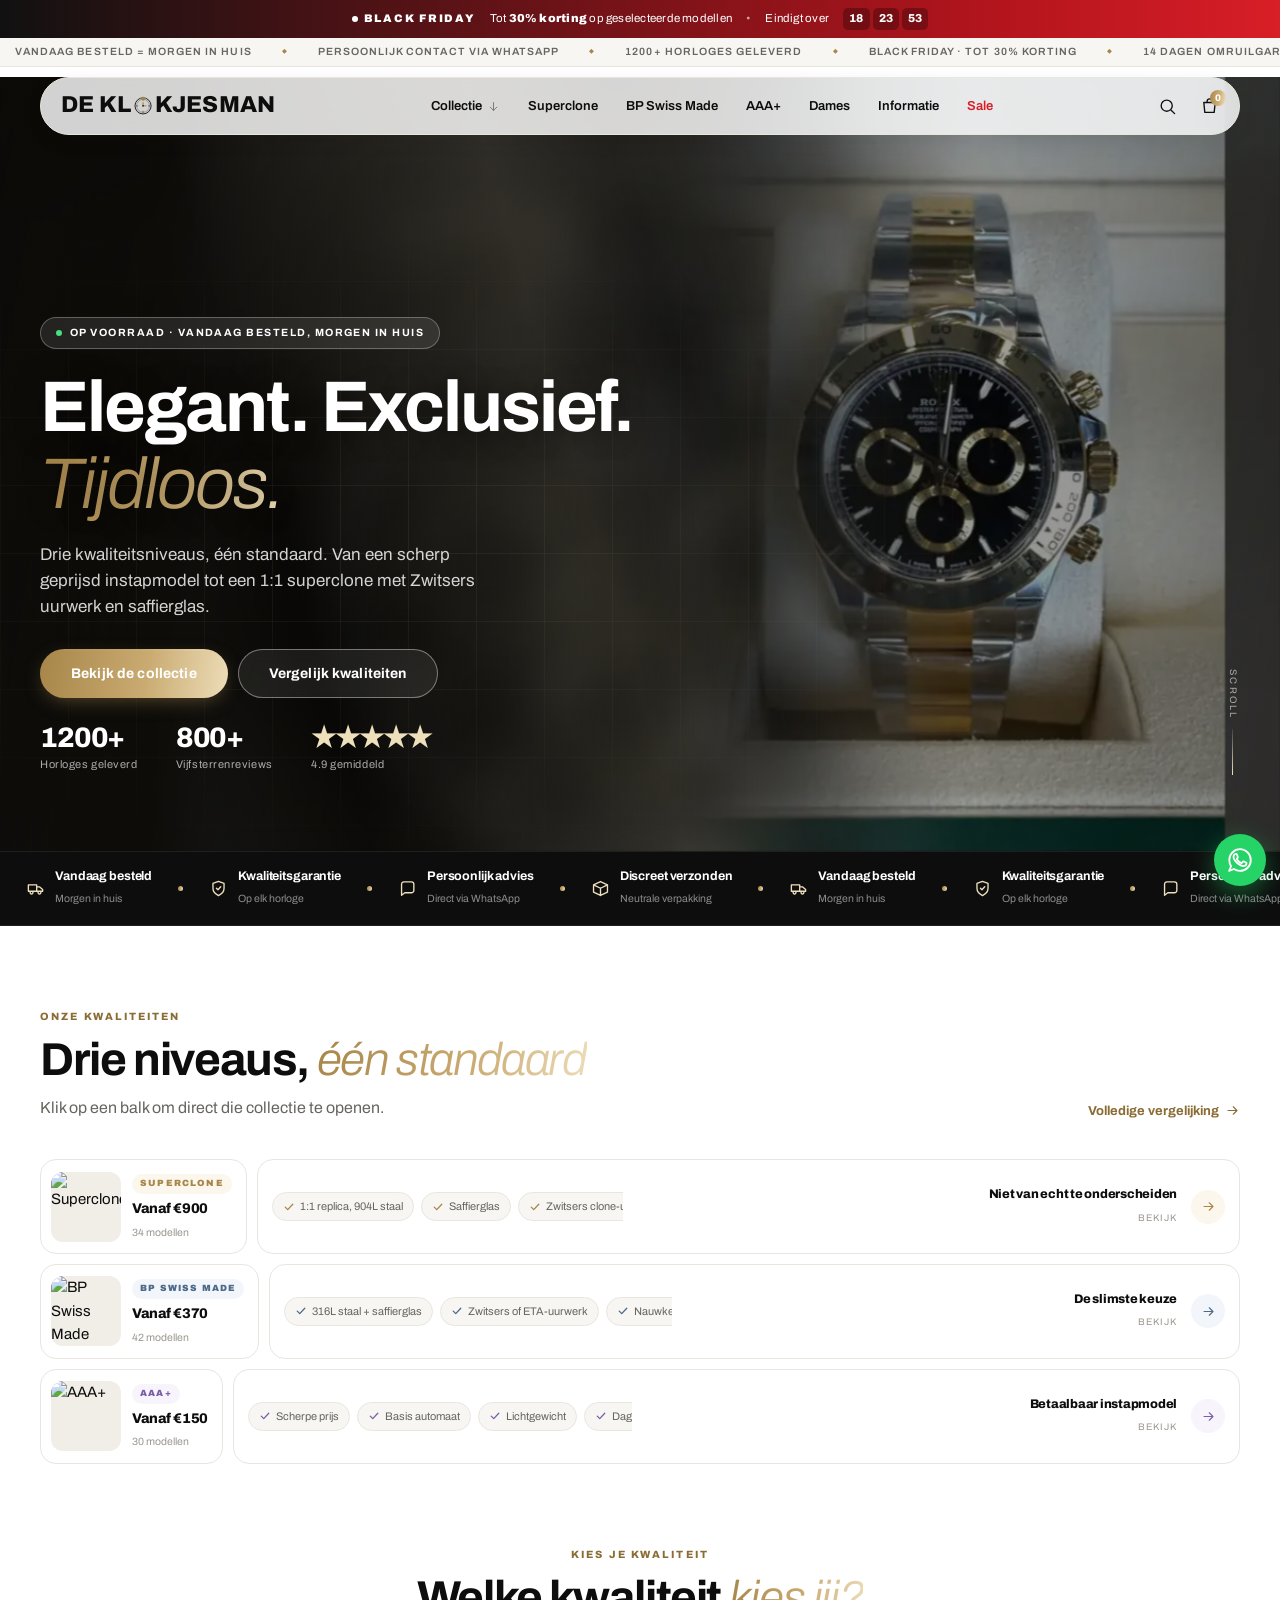
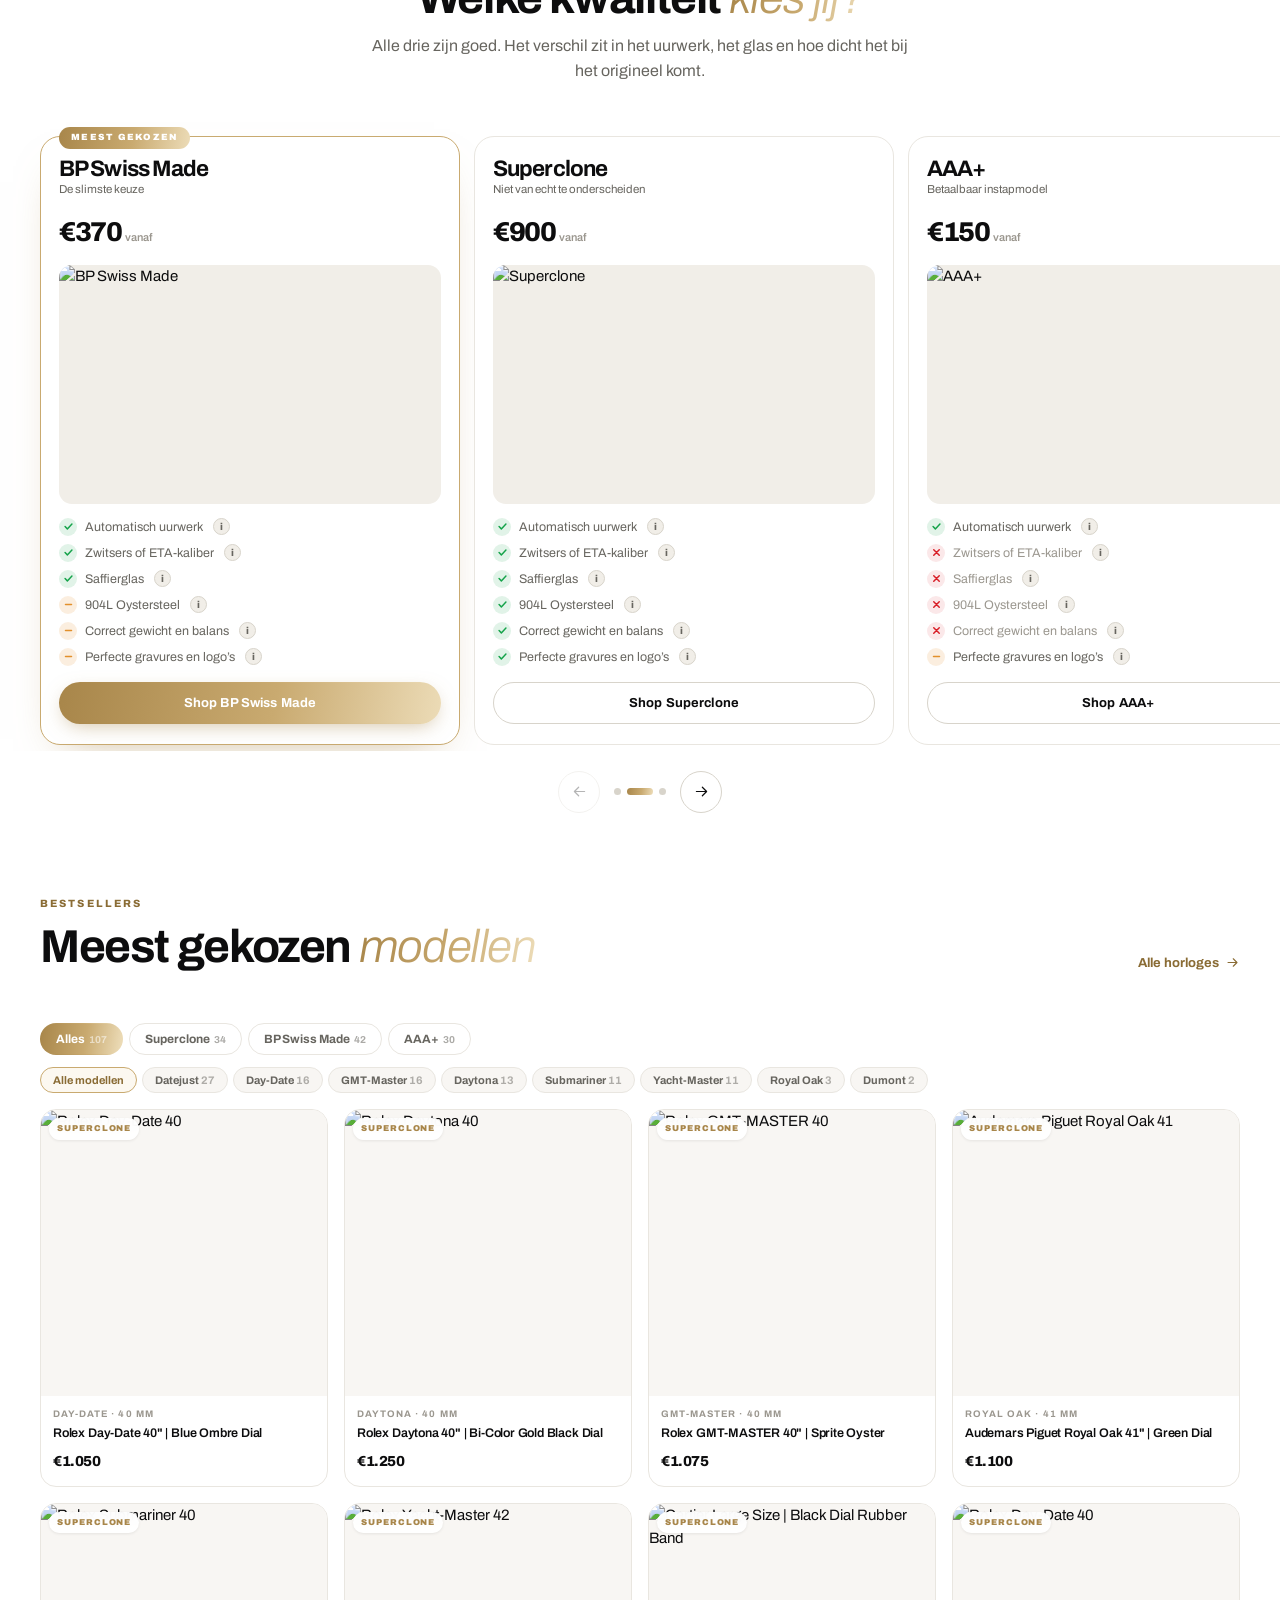
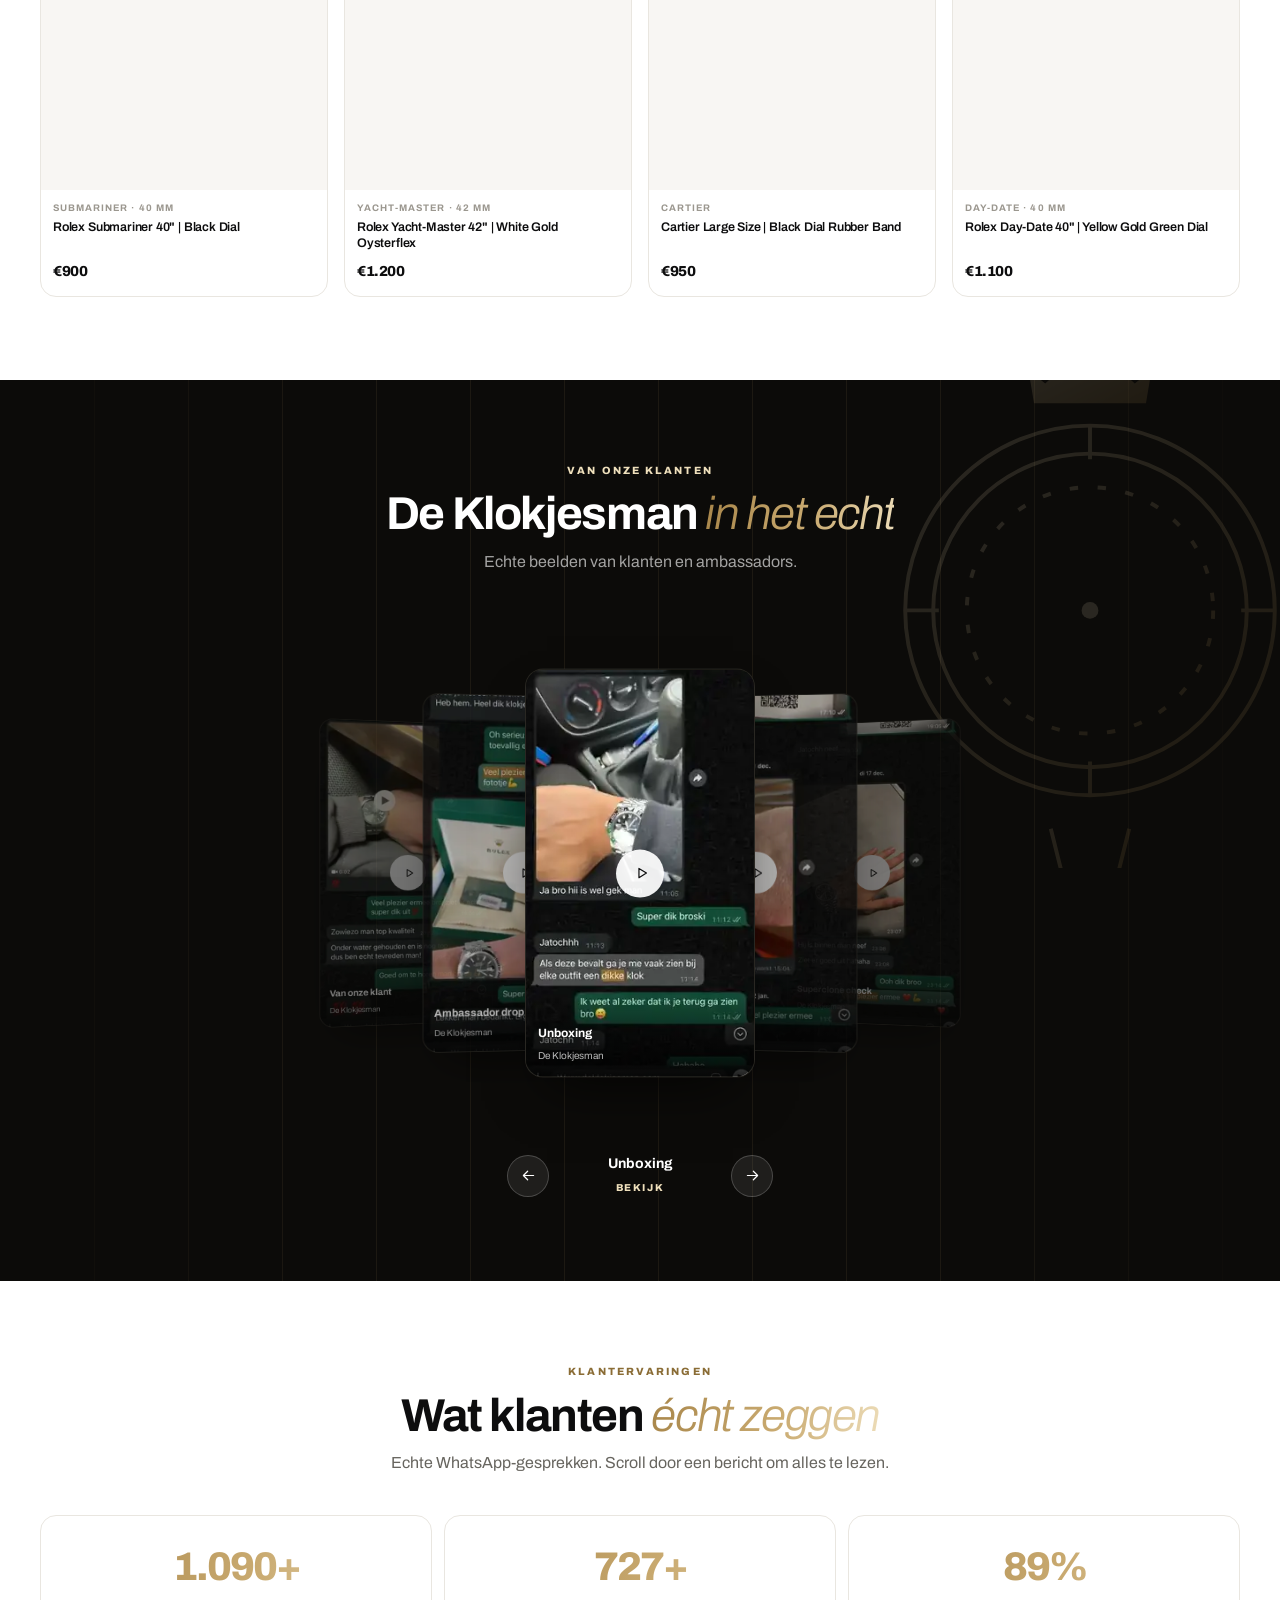
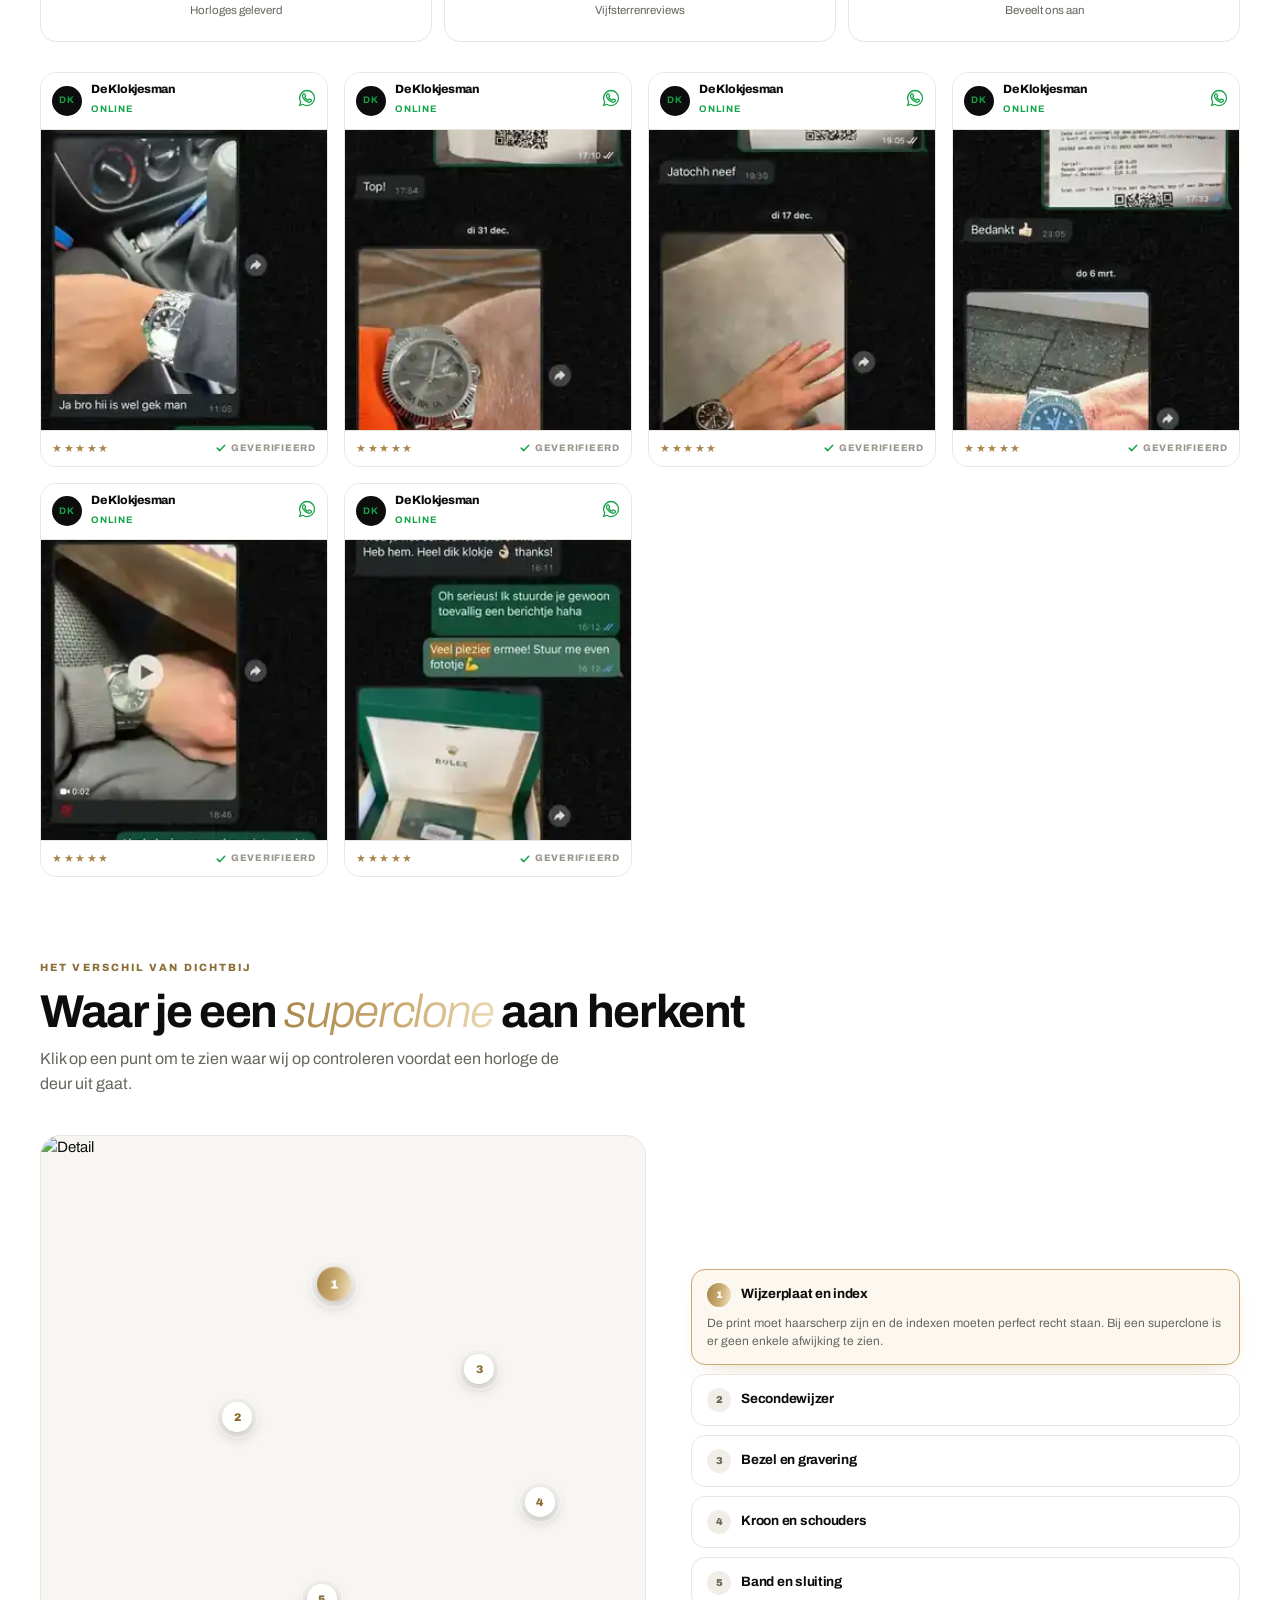
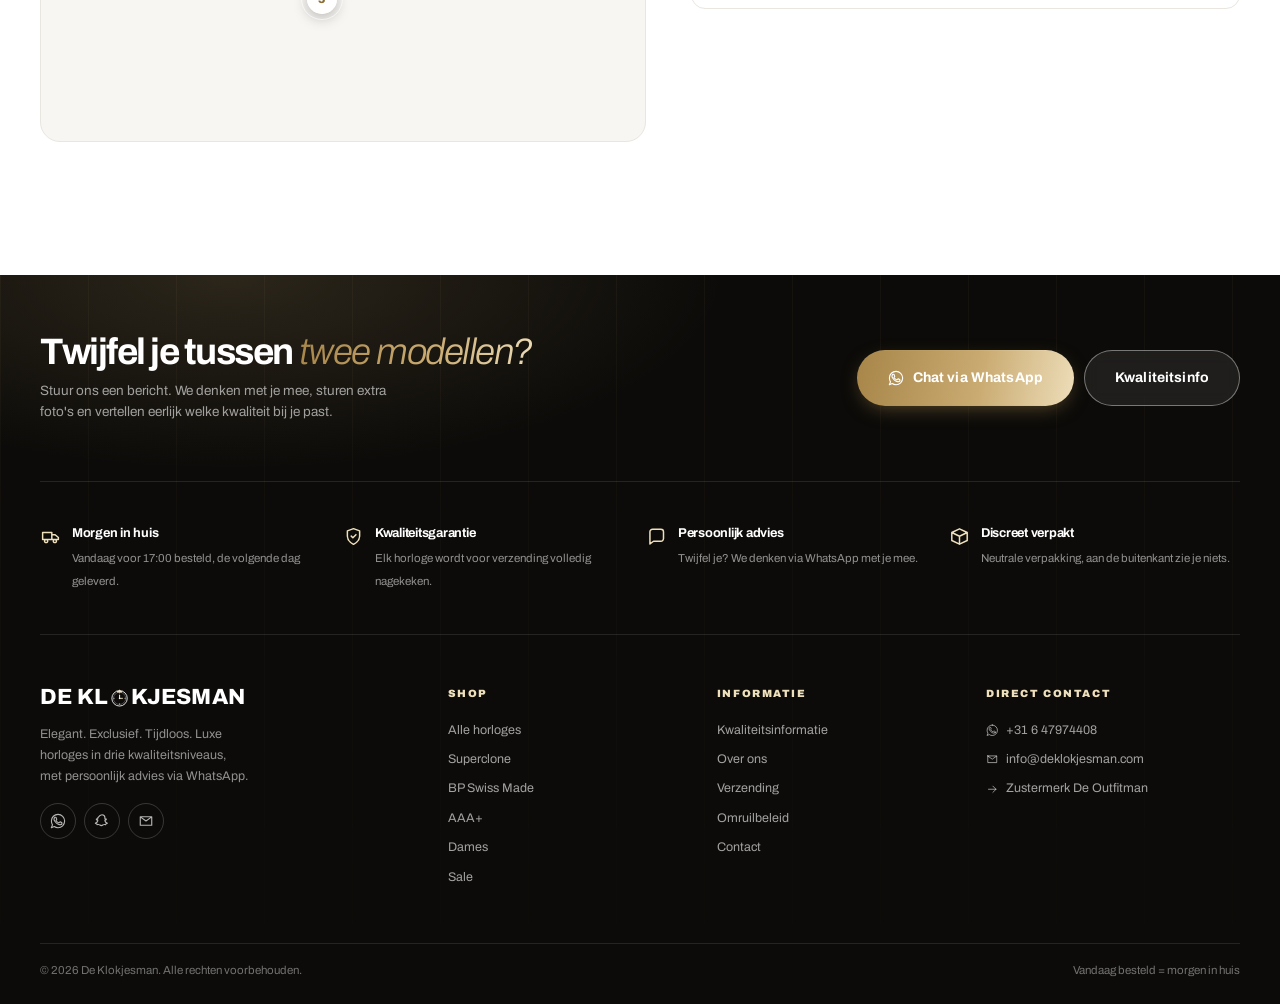
==== commit 888f77fd: "fix: lege src op de productafbeelding veroorzaakte een overbodige request Co-Authored-By: Claude Opu" ====
--- a/preview/index.html
+++ b/preview/index.html
@@ -203,7 +203,7 @@
     </div>
     <div class="pd">
       <div>
-        <div class="gal-main"><span class="gal-badge gr" id="pdGalBadge">—</span><img id="pdImg" src="" alt=""></div>
+        <div class="gal-main"><span class="gal-badge gr" id="pdGalBadge">—</span><img id="pdImg" src="[data-uri]" alt=""></div>
         <div class="gal-th" id="pdTh"></div>
       </div>
       <div>
